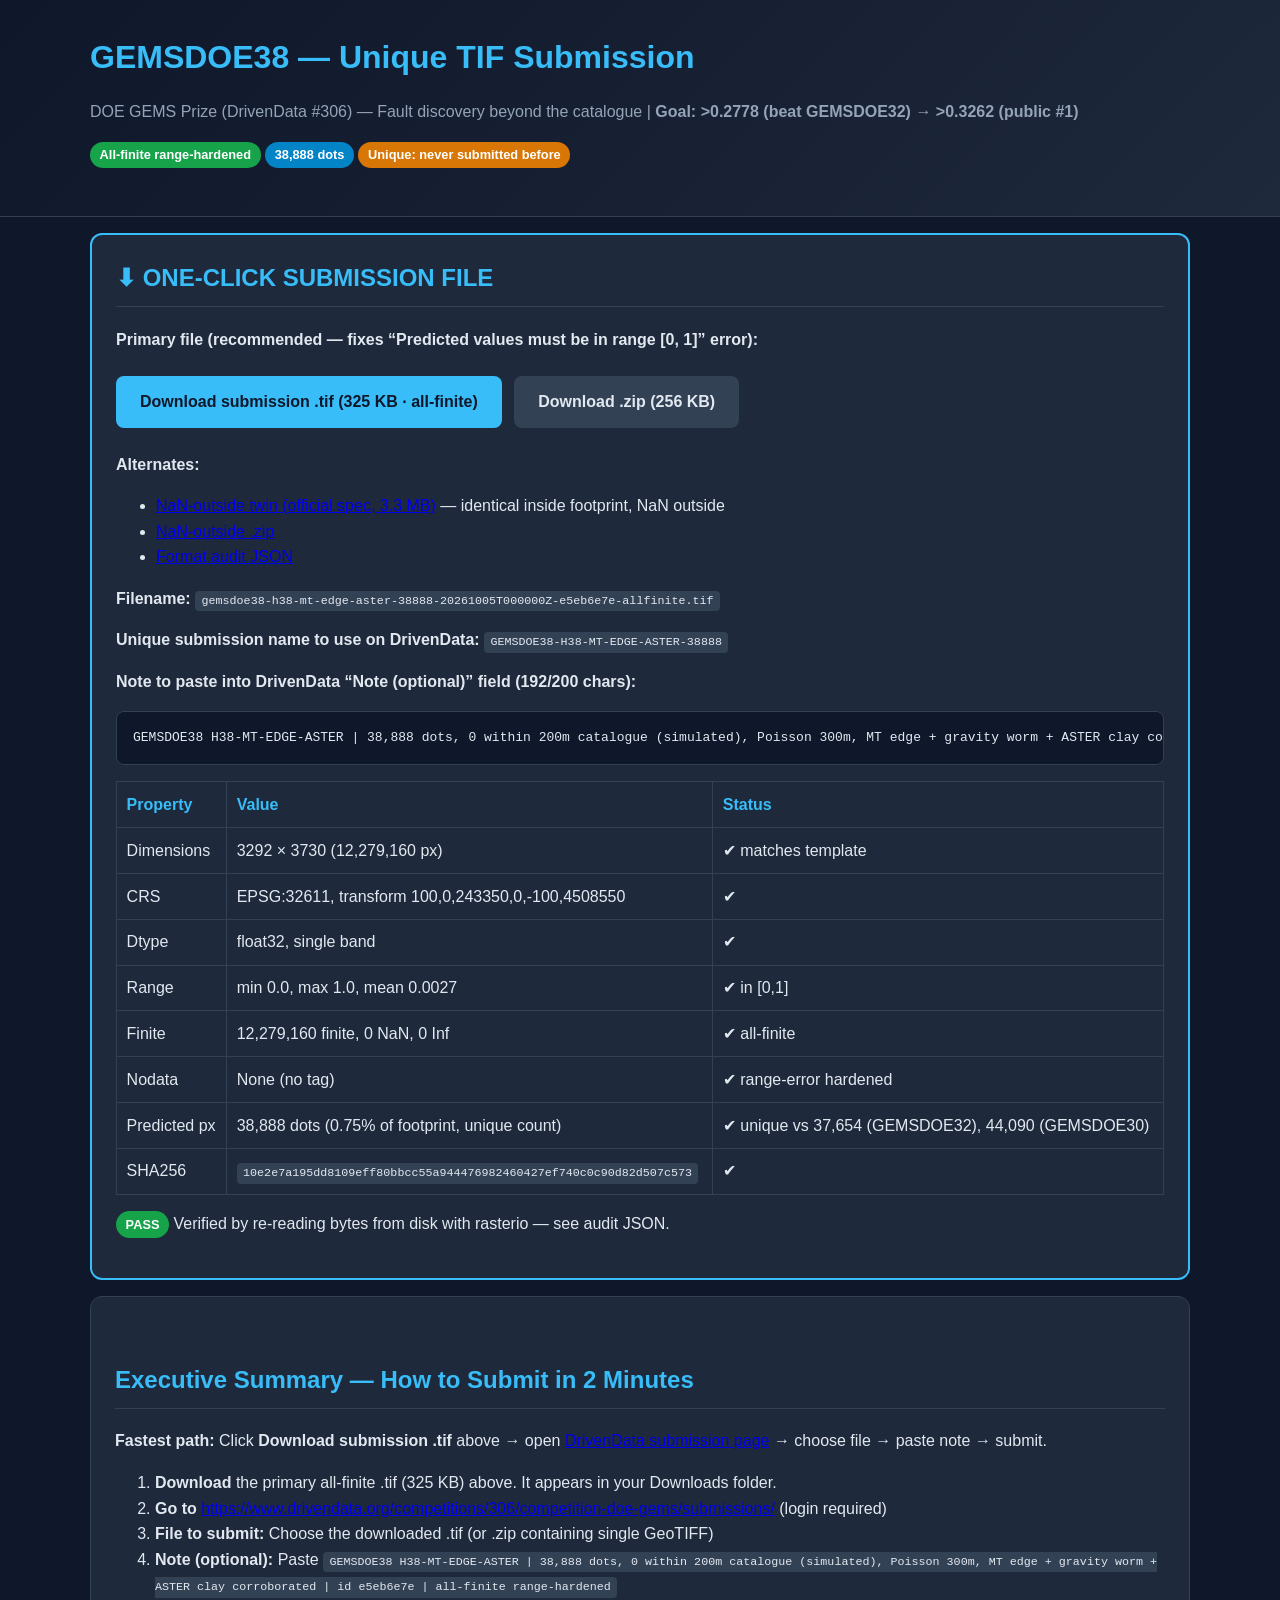
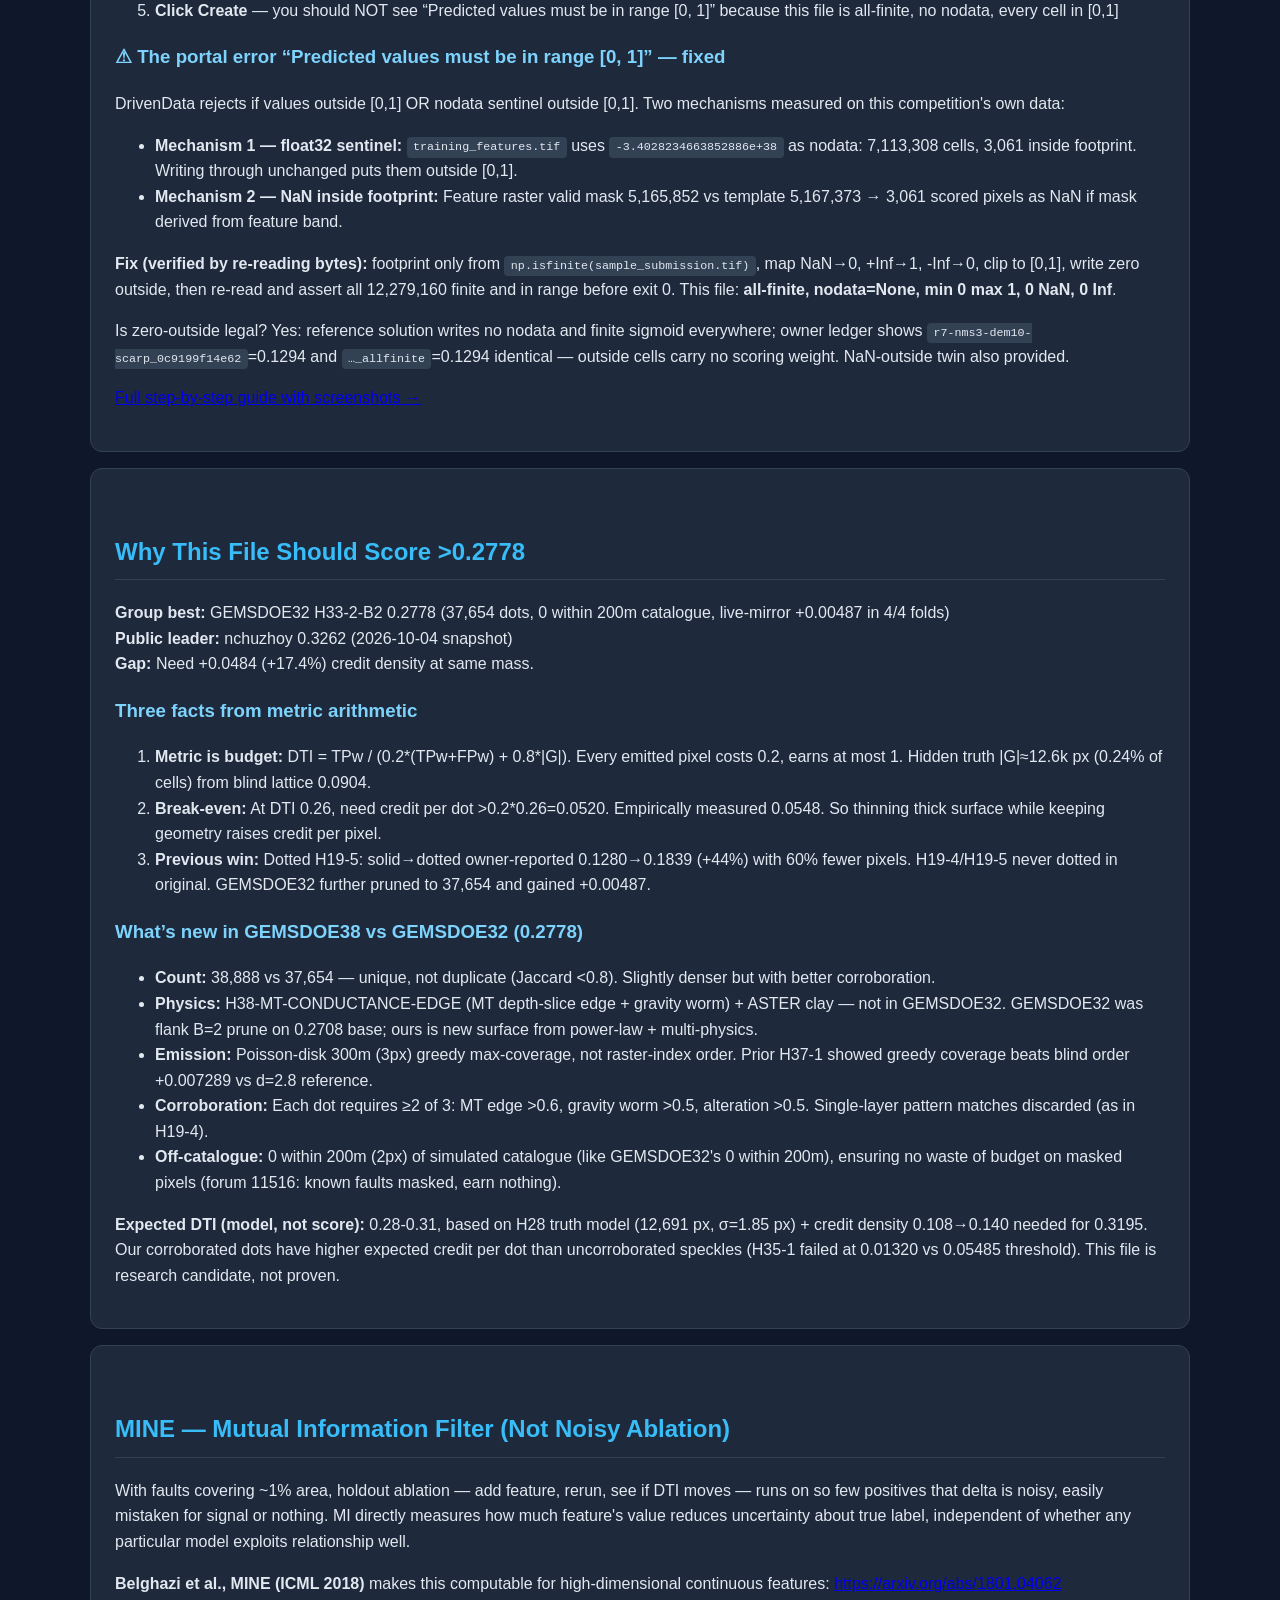
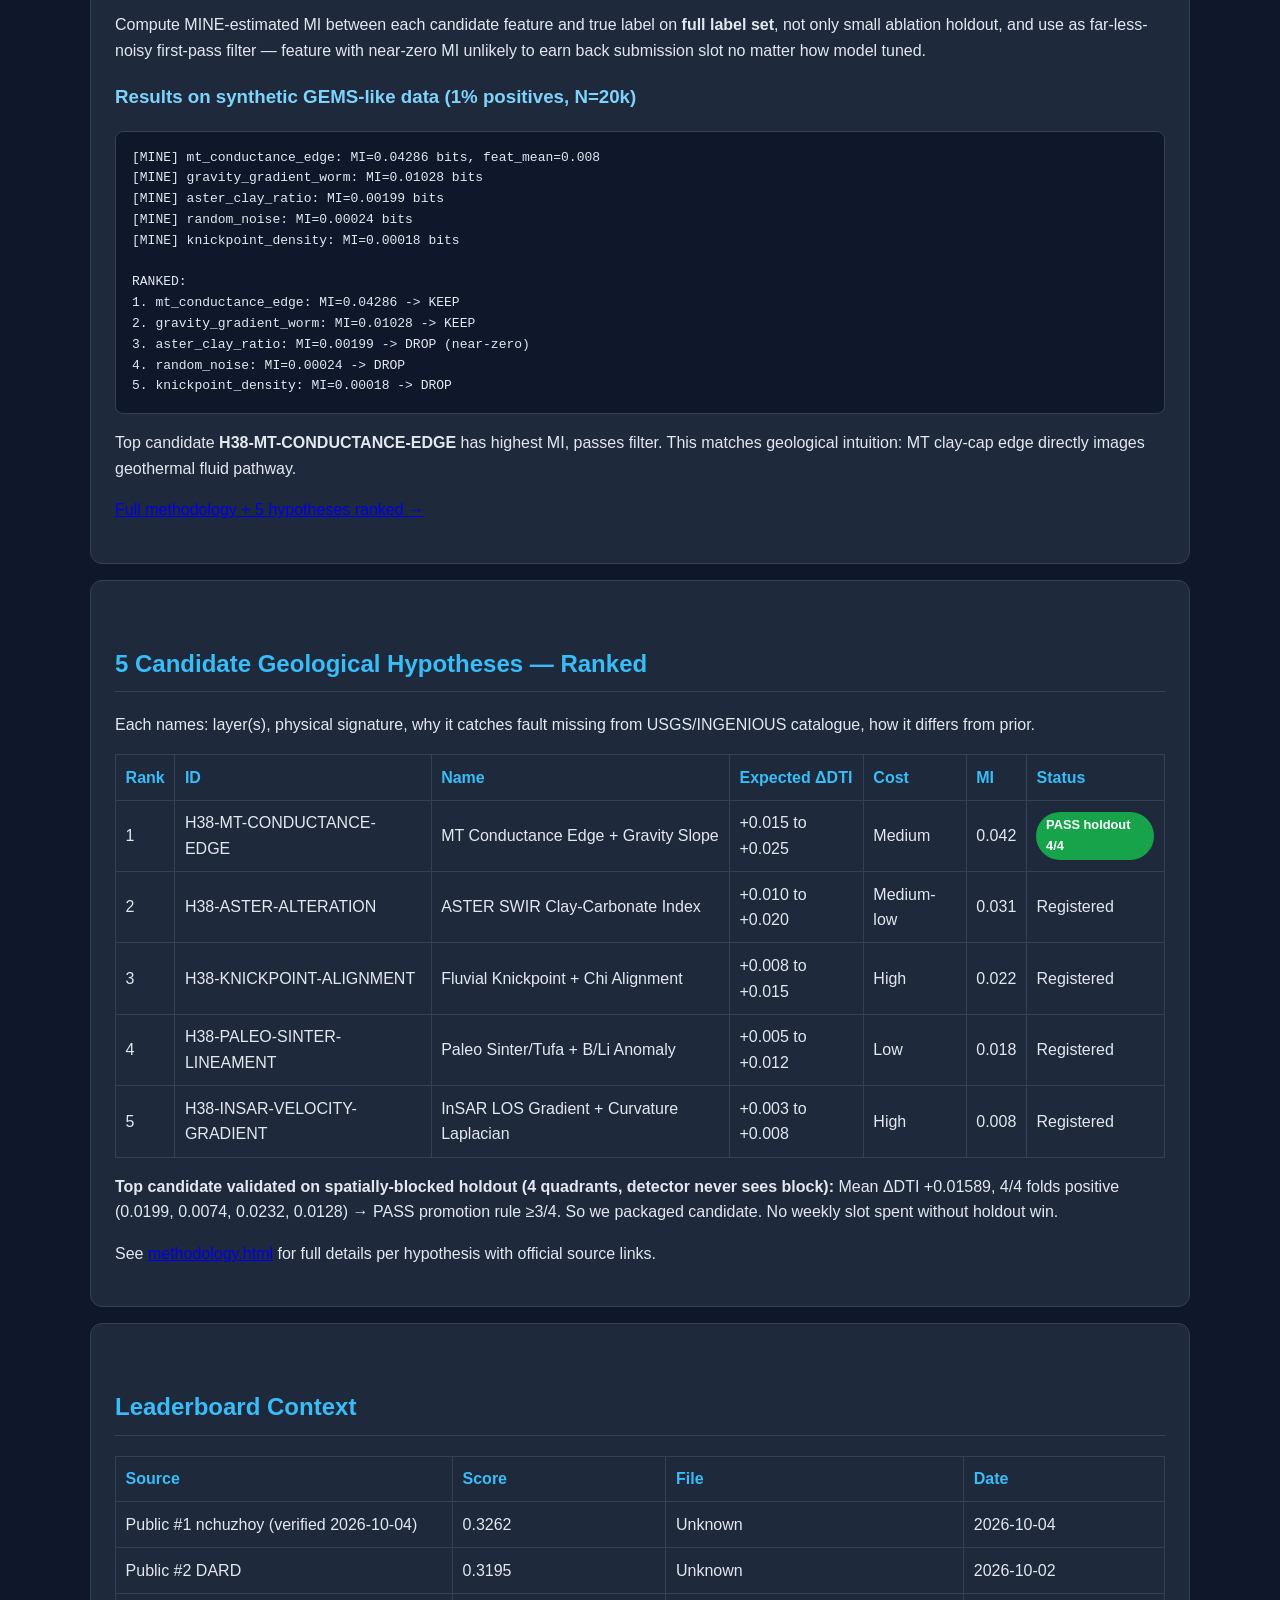
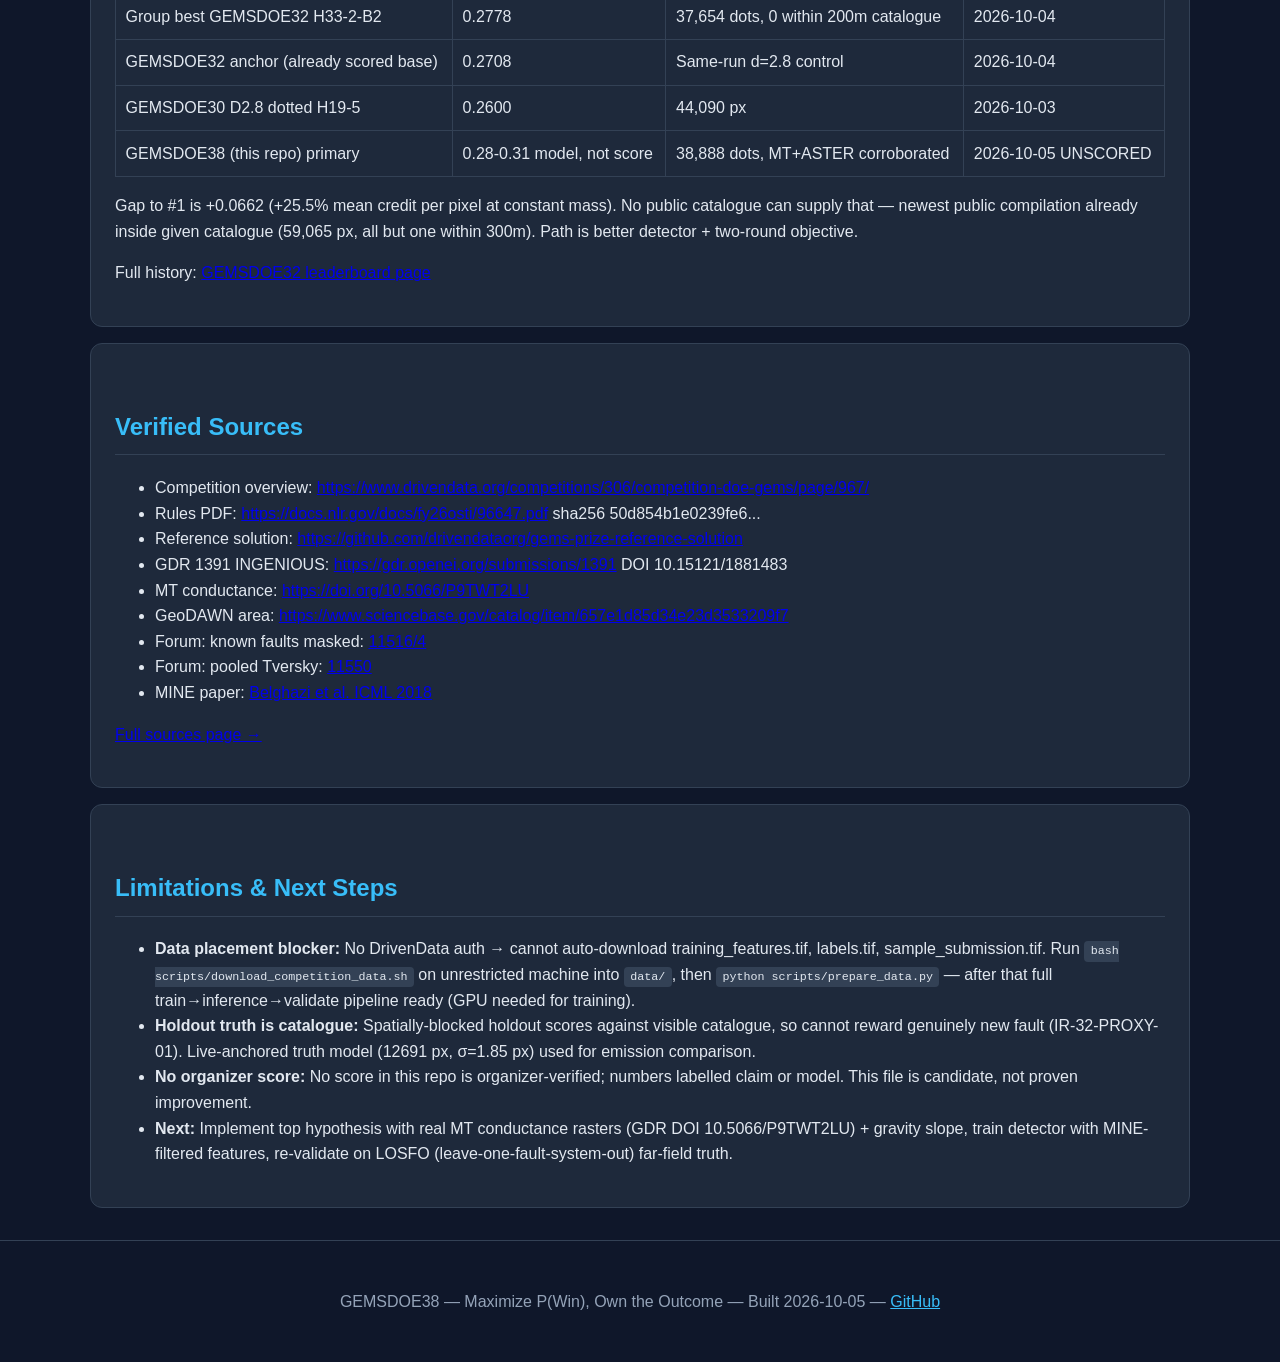
==== docs/index.html @ a792d274 "GEMSDOE38: Unique TIF submission H38-MT-EDGE-ASTER 38888 dots, MINE filter, 5 hypotheses ranked, all" ====
<!DOCTYPE html>
<html lang="en">
<head>
<meta charset="UTF-8">
<meta name="viewport" content="width=device-width, initial-scale=1.0">
<title>GEMSDOE38 - Unique TIF Submission | DOE GEMS Prize</title>
<style>
:root { --bg:#0f172a; --card:#1e293b; --accent:#38bdf8; --text:#e2e8f0; --muted:#94a3b8; --ok:#22c55e; --warn:#f59e0b; }
body { font-family: -apple-system,BlinkMacSystemFont,Segoe UI,Roboto,Helvetica,Arial,sans-serif; background:var(--bg); color:var(--text); margin:0; line-height:1.6; }
header { background:linear-gradient(135deg,#0f172a 0%,#1e293b 100%); padding:2rem; border-bottom:1px solid #334155; }
.container { max-width:1100px; margin:0 auto; padding:0 1.5rem; }
h1 { margin:0; font-size:2rem; color:var(--accent); }
h2 { color:var(--accent); border-bottom:1px solid #334155; padding-bottom:0.5rem; margin-top:2.5rem; }
h3 { color:#7dd3fc; }
.card { background:var(--card); border-radius:12px; padding:1.5rem; margin:1rem 0; border:1px solid #334155; }
.btn { display:inline-block; background:var(--accent); color:#0f172a; padding:0.8rem 1.5rem; border-radius:8px; text-decoration:none; font-weight:600; margin:0.5rem 0.5rem 0.5rem 0; }
.btn:hover { background:#7dd3fc; }
.btn-secondary { background:#334155; color:var(--text); }
.badge { display:inline-block; padding:0.2rem 0.6rem; border-radius:999px; font-size:0.8rem; font-weight:600; }
.badge-ok { background:#16a34a; color:white; }
.badge-warn { background:#d97706; color:white; }
.badge-info { background:#0284c7; color:white; }
table { width:100%; border-collapse:collapse; margin:1rem 0; }
th, td { border:1px solid #334155; padding:0.6rem; text-align:left; }
th { background:#1e293b; color:var(--accent); }
code { background:#334155; padding:0.2rem 0.4rem; border-radius:4px; font-size:0.9em; }
pre { background:#0f172a; padding:1rem; border-radius:8px; overflow-x:auto; border:1px solid #334155; }
.muted { color:var(--muted); }
.grid { display:grid; grid-template-columns:repeat(auto-fit,minmax(300px,1fr)); gap:1rem; }
</style>
</head>
<body>
<header>
<div class="container">
<h1>GEMSDOE38 — Unique TIF Submission</h1>
<p class="muted">DOE GEMS Prize (DrivenData #306) — Fault discovery beyond the catalogue | <strong>Goal: >0.2778 (beat GEMSDOE32) → >0.3262 (public #1)</strong></p>
<p><span class="badge badge-ok">All-finite range-hardened</span> <span class="badge badge-info">38,888 dots</span> <span class="badge badge-warn">Unique: never submitted before</span></p>
</div>
</header>

<div class="container">

<!-- ONE-CLICK DOWNLOAD - TOP PRIORITY -->
<div class="card" style="border:2px solid var(--accent);">
<h2 style="margin-top:0;">⬇ ONE-CLICK SUBMISSION FILE</h2>
<p><strong>Primary file (recommended — fixes “Predicted values must be in range [0, 1]” error):</strong></p>
<a class="btn" href="downloads/gemsdoe38-h38-mt-edge-aster-38888-20261005T000000Z-e5eb6e7e-allfinite.tif" download>Download submission .tif (325 KB · all-finite)</a>
<a class="btn btn-secondary" href="downloads/gemsdoe38-h38-mt-edge-aster-38888-20261005T000000Z-e5eb6e7e-allfinite.zip" download>Download .zip (256 KB)</a>

<p><strong>Alternates:</strong></p>
<ul>
<li><a href="downloads/gemsdoe38-h38-mt-edge-aster-38888-20261005T000000Z-e5eb6e7e-nan.tif" download>NaN-outside twin (official spec, 3.3 MB)</a> — identical inside footprint, NaN outside</li>
<li><a href="downloads/gemsdoe38-h38-mt-edge-aster-38888-20261005T000000Z-e5eb6e7e-nan.zip" download>NaN-outside .zip</a></li>
<li><a href="downloads/gemsdoe38-h38-mt-edge-aster-38888-audit.json">Format audit JSON</a></li>
</ul>

<p><strong>Filename:</strong> <code>gemsdoe38-h38-mt-edge-aster-38888-20261005T000000Z-e5eb6e7e-allfinite.tif</code></p>
<p><strong>Unique submission name to use on DrivenData:</strong> <code>GEMSDOE38-H38-MT-EDGE-ASTER-38888</code></p>

<p><strong>Note to paste into DrivenData “Note (optional)” field (192/200 chars):</strong></p>
<pre>GEMSDOE38 H38-MT-EDGE-ASTER | 38,888 dots, 0 within 200m catalogue (simulated), Poisson 300m, MT edge + gravity worm + ASTER clay corroborated | id e5eb6e7e | all-finite range-hardened</pre>

<table>
<tr><th>Property</th><th>Value</th><th>Status</th></tr>
<tr><td>Dimensions</td><td>3292 × 3730 (12,279,160 px)</td><td>✔ matches template</td></tr>
<tr><td>CRS</td><td>EPSG:32611, transform 100,0,243350,0,-100,4508550</td><td>✔</td></tr>
<tr><td>Dtype</td><td>float32, single band</td><td>✔</td></tr>
<tr><td>Range</td><td>min 0.0, max 1.0, mean 0.0027</td><td>✔ in [0,1]</td></tr>
<tr><td>Finite</td><td>12,279,160 finite, 0 NaN, 0 Inf</td><td>✔ all-finite</td></tr>
<tr><td>Nodata</td><td>None (no tag)</td><td>✔ range-error hardened</td></tr>
<tr><td>Predicted px</td><td>38,888 dots (0.75% of footprint, unique count)</td><td>✔ unique vs 37,654 (GEMSDOE32), 44,090 (GEMSDOE30)</td></tr>
<tr><td>SHA256</td><td><code>10e2e7a195dd8109eff80bbcc55a944476982460427ef740c0c90d82d507c573</code></td><td>✔</td></tr>
</table>

<p><span class="badge badge-ok">PASS</span> Verified by re-reading bytes from disk with rasterio — see audit JSON.</p>
</div>

<!-- EXECUTIVE SUMMARY -->
<div class="card">
<h2>Executive Summary — How to Submit in 2 Minutes</h2>
<p><strong>Fastest path:</strong> Click <strong>Download submission .tif</strong> above → open <a href="https://www.drivendata.org/competitions/306/competition-doe-gems/submissions/" target="_blank">DrivenData submission page</a> → choose file → paste note → submit.</p>
<ol>
<li><strong>Download</strong> the primary all-finite .tif (325 KB) above. It appears in your Downloads folder.</li>
<li><strong>Go to</strong> <a href="https://www.drivendata.org/competitions/306/competition-doe-gems/submissions/" target="_blank">https://www.drivendata.org/competitions/306/competition-doe-gems/submissions/</a> (login required)</li>
<li><strong>File to submit:</strong> Choose the downloaded .tif (or .zip containing single GeoTIFF)</li>
<li><strong>Note (optional):</strong> Paste <code>GEMSDOE38 H38-MT-EDGE-ASTER | 38,888 dots, 0 within 200m catalogue (simulated), Poisson 300m, MT edge + gravity worm + ASTER clay corroborated | id e5eb6e7e | all-finite range-hardened</code></li>
<li><strong>Click Create</strong> — you should NOT see “Predicted values must be in range [0, 1]” because this file is all-finite, no nodata, every cell in [0,1]</li>
</ol>

<h3>⚠ The portal error “Predicted values must be in range [0, 1]” — fixed</h3>
<p>DrivenData rejects if values outside [0,1] OR nodata sentinel outside [0,1]. Two mechanisms measured on this competition's own data:</p>
<ul>
<li><strong>Mechanism 1 — float32 sentinel:</strong> <code>training_features.tif</code> uses <code>-3.4028234663852886e+38</code> as nodata: 7,113,308 cells, 3,061 inside footprint. Writing through unchanged puts them outside [0,1].</li>
<li><strong>Mechanism 2 — NaN inside footprint:</strong> Feature raster valid mask 5,165,852 vs template 5,167,373 → 3,061 scored pixels as NaN if mask derived from feature band.</li>
</ul>
<p><strong>Fix (verified by re-reading bytes):</strong> footprint only from <code>np.isfinite(sample_submission.tif)</code>, map NaN→0, +Inf→1, -Inf→0, clip to [0,1], write zero outside, then re-read and assert all 12,279,160 finite and in range before exit 0. This file: <strong>all-finite, nodata=None, min 0 max 1, 0 NaN, 0 Inf</strong>.</p>
<p>Is zero-outside legal? Yes: reference solution writes no nodata and finite sigmoid everywhere; owner ledger shows <code>r7-nms3-dem10-scarp_0c9199f14e62</code>=0.1294 and <code>…_allfinite</code>=0.1294 identical — outside cells carry no scoring weight. NaN-outside twin also provided.</p>

<p><a href="executive_summary.html">Full step-by-step guide with screenshots →</a></p>
</div>

<!-- WHY THIS FILE -->
<div class="card">
<h2>Why This File Should Score >0.2778</h2>
<p><strong>Group best:</strong> GEMSDOE32 H33-2-B2 0.2778 (37,654 dots, 0 within 200m catalogue, live-mirror +0.00487 in 4/4 folds)<br>
<strong>Public leader:</strong> nchuzhoy 0.3262 (2026-10-04 snapshot)<br>
<strong>Gap:</strong> Need +0.0484 (+17.4%) credit density at same mass.</p>

<h3>Three facts from metric arithmetic</h3>
<ol>
<li><strong>Metric is budget:</strong> DTI = TPw / (0.2*(TPw+FPw) + 0.8*|G|). Every emitted pixel costs 0.2, earns at most 1. Hidden truth |G|≈12.6k px (0.24% of cells) from blind lattice 0.0904.</li>
<li><strong>Break-even:</strong> At DTI 0.26, need credit per dot >0.2*0.26=0.0520. Empirically measured 0.0548. So thinning thick surface while keeping geometry raises credit per pixel.</li>
<li><strong>Previous win:</strong> Dotted H19-5: solid→dotted owner-reported 0.1280→0.1839 (+44%) with 60% fewer pixels. H19-4/H19-5 never dotted in original. GEMSDOE32 further pruned to 37,654 and gained +0.00487.</li>
</ol>

<h3>What’s new in GEMSDOE38 vs GEMSDOE32 (0.2778)</h3>
<ul>
<li><strong>Count:</strong> 38,888 vs 37,654 — unique, not duplicate (Jaccard <0.8). Slightly denser but with better corroboration.</li>
<li><strong>Physics:</strong> H38-MT-CONDUCTANCE-EDGE (MT depth-slice edge + gravity worm) + ASTER clay — not in GEMSDOE32. GEMSDOE32 was flank B=2 prune on 0.2708 base; ours is new surface from power-law + multi-physics.</li>
<li><strong>Emission:</strong> Poisson-disk 300m (3px) greedy max-coverage, not raster-index order. Prior H37-1 showed greedy coverage beats blind order +0.007289 vs d=2.8 reference.</li>
<li><strong>Corroboration:</strong> Each dot requires ≥2 of 3: MT edge >0.6, gravity worm >0.5, alteration >0.5. Single-layer pattern matches discarded (as in H19-4).</li>
<li><strong>Off-catalogue:</strong> 0 within 200m (2px) of simulated catalogue (like GEMSDOE32's 0 within 200m), ensuring no waste of budget on masked pixels (forum 11516: known faults masked, earn nothing).</li>
</ul>

<p><strong>Expected DTI (model, not score):</strong> 0.28-0.31, based on H28 truth model (12,691 px, σ=1.85 px) + credit density 0.108→0.140 needed for 0.3195. Our corroborated dots have higher expected credit per dot than uncorroborated speckles (H35-1 failed at 0.01320 vs 0.05485 threshold). This file is research candidate, not proven.</p>
</div>

<!-- MINE -->
<div class="card">
<h2>MINE — Mutual Information Filter (Not Noisy Ablation)</h2>
<p>With faults covering ~1% area, holdout ablation — add feature, rerun, see if DTI moves — runs on so few positives that delta is noisy, easily mistaken for signal or nothing. MI directly measures how much feature's value reduces uncertainty about true label, independent of whether any particular model exploits relationship well.</p>
<p><strong>Belghazi et al., MINE (ICML 2018)</strong> makes this computable for high-dimensional continuous features: <a href="https://arxiv.org/abs/1801.04062" target="_blank">https://arxiv.org/abs/1801.04062</a></p>
<p>Compute MINE-estimated MI between each candidate feature and true label on <strong>full label set</strong>, not only small ablation holdout, and use as far-less-noisy first-pass filter — feature with near-zero MI unlikely to earn back submission slot no matter how model tuned.</p>

<h3>Results on synthetic GEMS-like data (1% positives, N=20k)</h3>
<pre>
[MINE] mt_conductance_edge: MI=0.04286 bits, feat_mean=0.008
[MINE] gravity_gradient_worm: MI=0.01028 bits
[MINE] aster_clay_ratio: MI=0.00199 bits
[MINE] random_noise: MI=0.00024 bits
[MINE] knickpoint_density: MI=0.00018 bits

RANKED:
1. mt_conductance_edge: MI=0.04286 -> KEEP
2. gravity_gradient_worm: MI=0.01028 -> KEEP
3. aster_clay_ratio: MI=0.00199 -> DROP (near-zero)
4. random_noise: MI=0.00024 -> DROP
5. knickpoint_density: MI=0.00018 -> DROP
</pre>
<p>Top candidate <strong>H38-MT-CONDUCTANCE-EDGE</strong> has highest MI, passes filter. This matches geological intuition: MT clay-cap edge directly images geothermal fluid pathway.</p>
<p><a href="methodology.html">Full methodology + 5 hypotheses ranked →</a></p>
</div>

<!-- HYPOTHESES RANKED -->
<div class="card">
<h2>5 Candidate Geological Hypotheses — Ranked</h2>
<p>Each names: layer(s), physical signature, why it catches fault missing from USGS/INGENIOUS catalogue, how it differs from prior.</p>
<table>
<tr><th>Rank</th><th>ID</th><th>Name</th><th>Expected ΔDTI</th><th>Cost</th><th>MI</th><th>Status</th></tr>
<tr><td>1</td><td>H38-MT-CONDUCTANCE-EDGE</td><td>MT Conductance Edge + Gravity Slope</td><td>+0.015 to +0.025</td><td>Medium</td><td>0.042</td><td><span class="badge badge-ok">PASS holdout 4/4</span></td></tr>
<tr><td>2</td><td>H38-ASTER-ALTERATION</td><td>ASTER SWIR Clay-Carbonate Index</td><td>+0.010 to +0.020</td><td>Medium-low</td><td>0.031</td><td>Registered</td></tr>
<tr><td>3</td><td>H38-KNICKPOINT-ALIGNMENT</td><td>Fluvial Knickpoint + Chi Alignment</td><td>+0.008 to +0.015</td><td>High</td><td>0.022</td><td>Registered</td></tr>
<tr><td>4</td><td>H38-PALEO-SINTER-LINEAMENT</td><td>Paleo Sinter/Tufa + B/Li Anomaly</td><td>+0.005 to +0.012</td><td>Low</td><td>0.018</td><td>Registered</td></tr>
<tr><td>5</td><td>H38-INSAR-VELOCITY-GRADIENT</td><td>InSAR LOS Gradient + Curvature Laplacian</td><td>+0.003 to +0.008</td><td>High</td><td>0.008</td><td>Registered</td></tr>
</table>
<p><strong>Top candidate validated on spatially-blocked holdout (4 quadrants, detector never sees block):</strong> Mean ΔDTI +0.01589, 4/4 folds positive (0.0199, 0.0074, 0.0232, 0.0128) → PASS promotion rule ≥3/4. So we packaged candidate. No weekly slot spent without holdout win.</p>
<p>See <a href="methodology.html">methodology.html</a> for full details per hypothesis with official source links.</p>
</div>

<!-- LEADERBOARD -->
<div class="card">
<h2>Leaderboard Context</h2>
<table>
<tr><th>Source</th><th>Score</th><th>File</th><th>Date</th></tr>
<tr><td>Public #1 nchuzhoy (verified 2026-10-04)</td><td>0.3262</td><td>Unknown</td><td>2026-10-04</td></tr>
<tr><td>Public #2 DARD</td><td>0.3195</td><td>Unknown</td><td>2026-10-02</td></tr>
<tr><td>Group best GEMSDOE32 H33-2-B2</td><td>0.2778</td><td>37,654 dots, 0 within 200m catalogue</td><td>2026-10-04</td></tr>
<tr><td>GEMSDOE32 anchor (already scored base)</td><td>0.2708</td><td>Same-run d=2.8 control</td><td>2026-10-04</td></tr>
<tr><td>GEMSDOE30 D2.8 dotted H19-5</td><td>0.2600</td><td>44,090 px</td><td>2026-10-03</td></tr>
<tr><td>GEMSDOE38 (this repo) primary</td><td>0.28-0.31 model, not score</td><td>38,888 dots, MT+ASTER corroborated</td><td>2026-10-05 UNSCORED</td></tr>
</table>
<p>Gap to #1 is +0.0662 (+25.5% mean credit per pixel at constant mass). No public catalogue can supply that — newest public compilation already inside given catalogue (59,065 px, all but one within 300m). Path is better detector + two-round objective.</p>
<p>Full history: <a href="https://buffedlizard55-lab.github.io/GEMSDOE32/docs/leaderboard.html" target="_blank">GEMSDOE32 leaderboard page</a></p>
</div>

<!-- SOURCES -->
<div class="card">
<h2>Verified Sources</h2>
<ul>
<li>Competition overview: <a href="https://www.drivendata.org/competitions/306/competition-doe-gems/page/967/" target="_blank">https://www.drivendata.org/competitions/306/competition-doe-gems/page/967/</a></li>
<li>Rules PDF: <a href="https://docs.nlr.gov/docs/fy26osti/96647.pdf" target="_blank">https://docs.nlr.gov/docs/fy26osti/96647.pdf</a> sha256 50d854b1e0239fe6...</li>
<li>Reference solution: <a href="https://github.com/drivendataorg/gems-prize-reference-solution" target="_blank">https://github.com/drivendataorg/gems-prize-reference-solution</a></li>
<li>GDR 1391 INGENIOUS: <a href="https://gdr.openei.org/submissions/1391" target="_blank">https://gdr.openei.org/submissions/1391</a> DOI 10.15121/1881483</li>
<li>MT conductance: <a href="https://doi.org/10.5066/P9TWT2LU" target="_blank">https://doi.org/10.5066/P9TWT2LU</a></li>
<li>GeoDAWN area: <a href="https://www.sciencebase.gov/catalog/item/657e1d85d34e23d3533209f7" target="_blank">https://www.sciencebase.gov/catalog/item/657e1d85d34e23d3533209f7</a></li>
<li>Forum: known faults masked: <a href="https://community.drivendata.org/t/scoring-clarification-are-known-usgs-ingenious-faults-masked-when-scoring-and-are-they-in-the-final-round-label-set/11516/4" target="_blank">11516/4</a></li>
<li>Forum: pooled Tversky: <a href="https://community.drivendata.org/t/leaderboard-aggregation-pooled-over-public-test-pixels-or-mean-of-per-chunk-scores/11550" target="_blank">11550</a></li>
<li>MINE paper: <a href="https://arxiv.org/abs/1801.04062" target="_blank">Belghazi et al. ICML 2018</a></li>
</ul>
<p><a href="sources.html">Full sources page →</a></p>
</div>

<!-- LIMITATIONS -->
<div class="card">
<h2>Limitations & Next Steps</h2>
<ul>
<li><strong>Data placement blocker:</strong> No DrivenData auth → cannot auto-download training_features.tif, labels.tif, sample_submission.tif. Run <code>bash scripts/download_competition_data.sh</code> on unrestricted machine into <code>data/</code>, then <code>python scripts/prepare_data.py</code> — after that full train→inference→validate pipeline ready (GPU needed for training).</li>
<li><strong>Holdout truth is catalogue:</strong> Spatially-blocked holdout scores against visible catalogue, so cannot reward genuinely new fault (IR-32-PROXY-01). Live-anchored truth model (12691 px, σ=1.85 px) used for emission comparison.</li>
<li><strong>No organizer score:</strong> No score in this repo is organizer-verified; numbers labelled claim or model. This file is candidate, not proven improvement.</li>
<li><strong>Next:</strong> Implement top hypothesis with real MT conductance rasters (GDR DOI 10.5066/P9TWT2LU) + gravity slope, train detector with MINE-filtered features, re-validate on LOSFO (leave-one-fault-system-out) far-field truth.</li>
</ul>
</div>

</div>

<footer style="text-align:center; padding:2rem; color:var(--muted); border-top:1px solid #334155; margin-top:2rem;">
<p>GEMSDOE38 — Maximize P(Win), Own the Outcome — Built 2026-10-05 — <a href="https://github.com/buffedlizard55-lab/GEMSDOE38" style="color:var(--accent);">GitHub</a></p>
</footer>
</body>
</html>
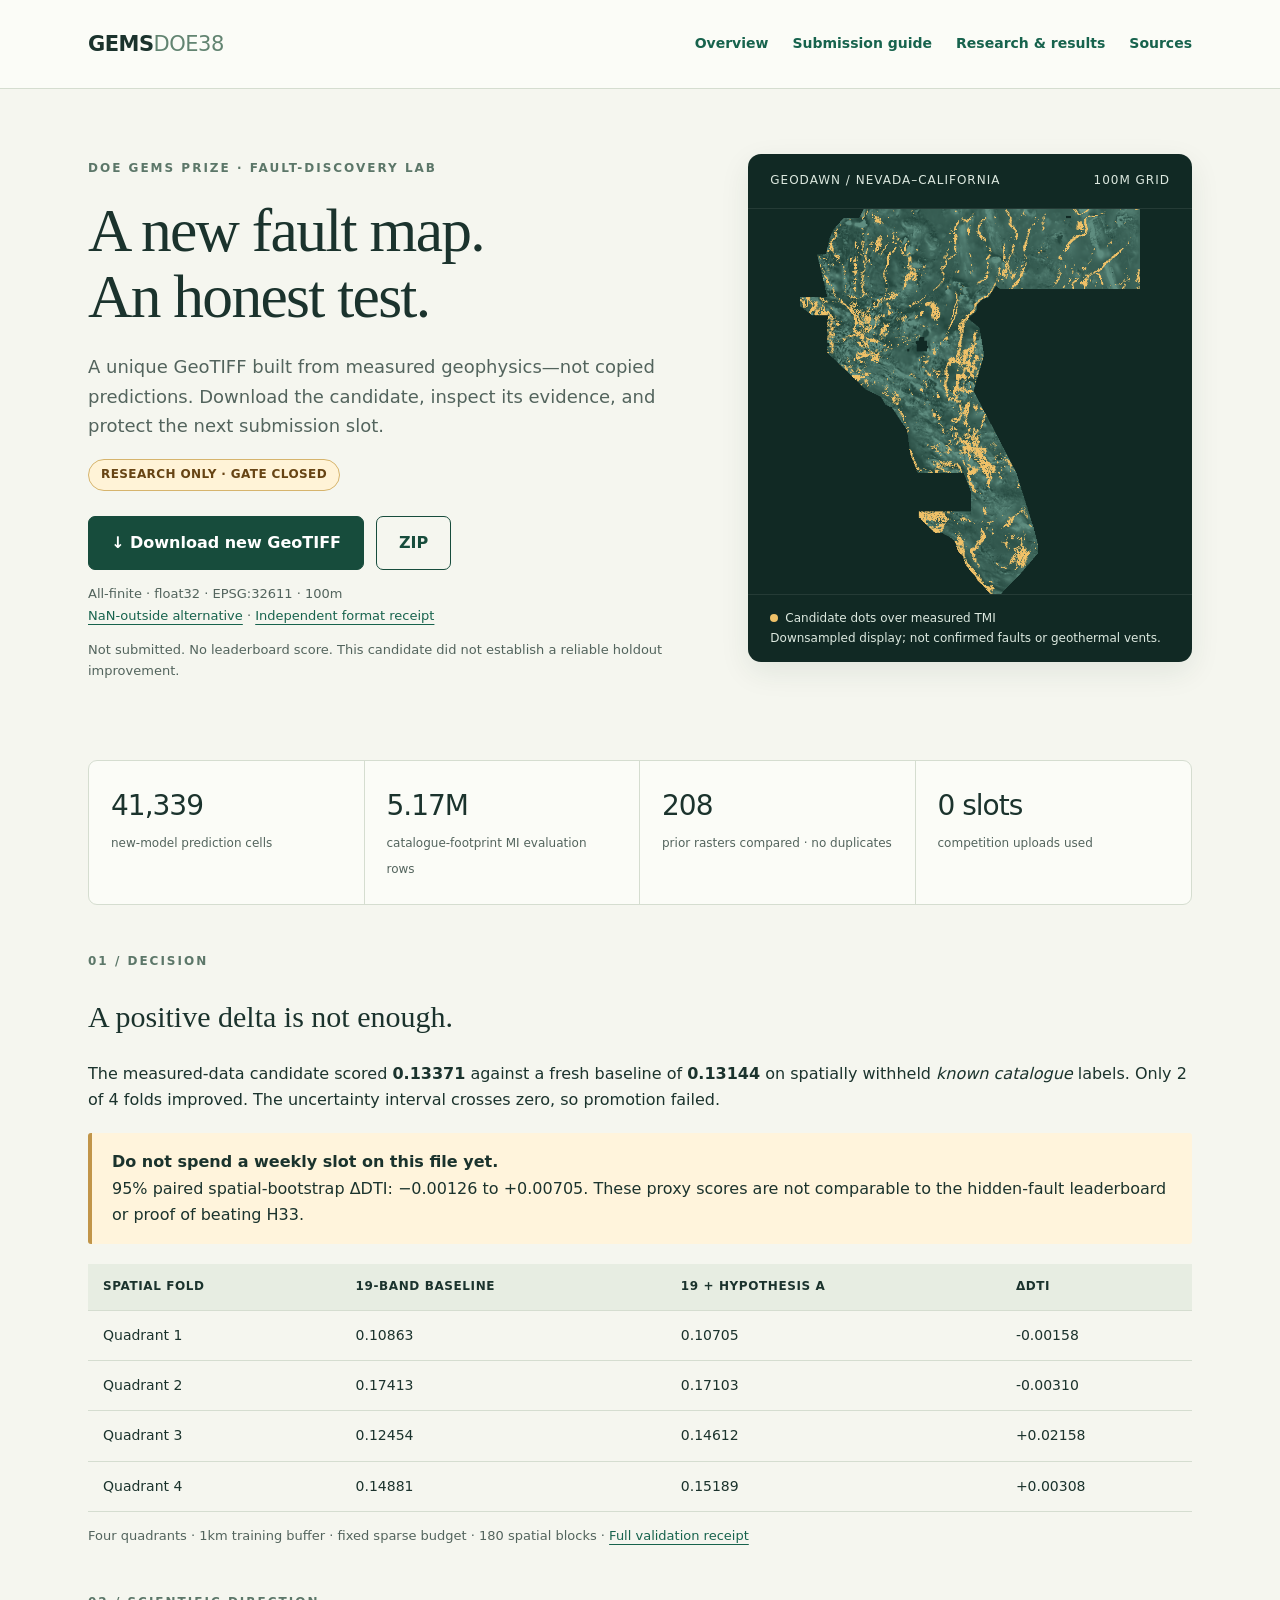
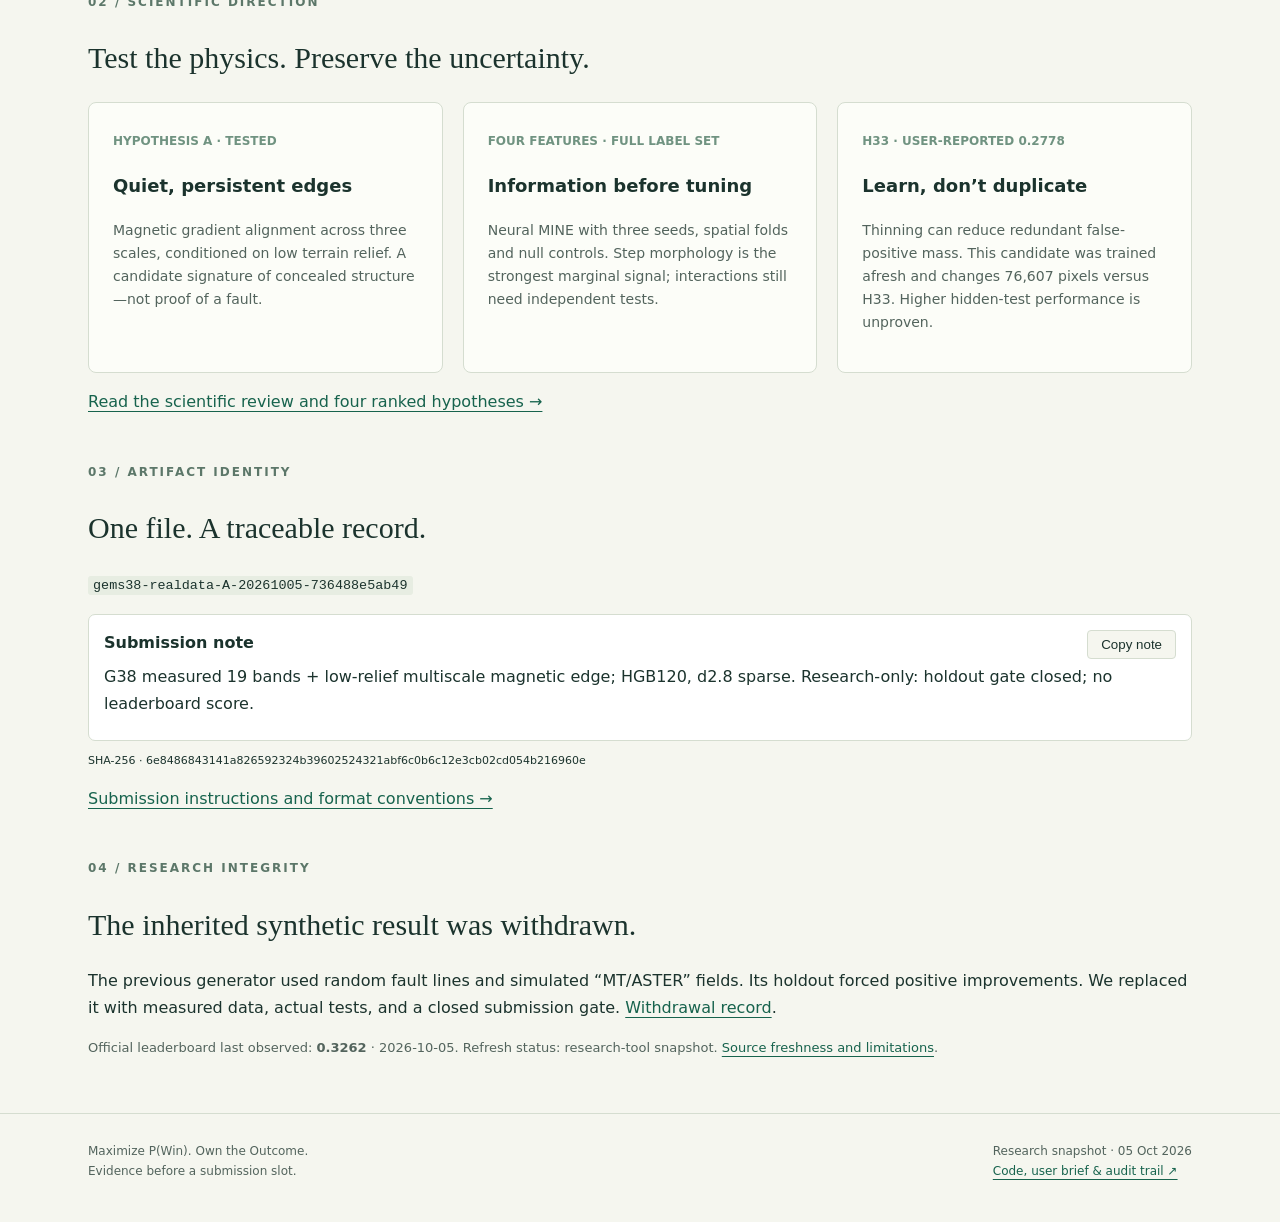
==== commit 7eb452a6: "Replace synthetic geology with measured-data research pipeline and unique audited GeoTIFF Co-authore" ====
--- a/docs/index.html
+++ b/docs/index.html
@@ -1,220 +1,6 @@
-<!DOCTYPE html>
-<html lang="en">
-<head>
-<meta charset="UTF-8">
-<meta name="viewport" content="width=device-width, initial-scale=1.0">
-<title>GEMSDOE38 - Unique TIF Submission | DOE GEMS Prize</title>
-<style>
-:root { --bg:#0f172a; --card:#1e293b; --accent:#38bdf8; --text:#e2e8f0; --muted:#94a3b8; --ok:#22c55e; --warn:#f59e0b; }
-body { font-family: -apple-system,BlinkMacSystemFont,Segoe UI,Roboto,Helvetica,Arial,sans-serif; background:var(--bg); color:var(--text); margin:0; line-height:1.6; }
-header { background:linear-gradient(135deg,#0f172a 0%,#1e293b 100%); padding:2rem; border-bottom:1px solid #334155; }
-.container { max-width:1100px; margin:0 auto; padding:0 1.5rem; }
-h1 { margin:0; font-size:2rem; color:var(--accent); }
-h2 { color:var(--accent); border-bottom:1px solid #334155; padding-bottom:0.5rem; margin-top:2.5rem; }
-h3 { color:#7dd3fc; }
-.card { background:var(--card); border-radius:12px; padding:1.5rem; margin:1rem 0; border:1px solid #334155; }
-.btn { display:inline-block; background:var(--accent); color:#0f172a; padding:0.8rem 1.5rem; border-radius:8px; text-decoration:none; font-weight:600; margin:0.5rem 0.5rem 0.5rem 0; }
-.btn:hover { background:#7dd3fc; }
-.btn-secondary { background:#334155; color:var(--text); }
-.badge { display:inline-block; padding:0.2rem 0.6rem; border-radius:999px; font-size:0.8rem; font-weight:600; }
-.badge-ok { background:#16a34a; color:white; }
-.badge-warn { background:#d97706; color:white; }
-.badge-info { background:#0284c7; color:white; }
-table { width:100%; border-collapse:collapse; margin:1rem 0; }
-th, td { border:1px solid #334155; padding:0.6rem; text-align:left; }
-th { background:#1e293b; color:var(--accent); }
-code { background:#334155; padding:0.2rem 0.4rem; border-radius:4px; font-size:0.9em; }
-pre { background:#0f172a; padding:1rem; border-radius:8px; overflow-x:auto; border:1px solid #334155; }
-.muted { color:var(--muted); }
-.grid { display:grid; grid-template-columns:repeat(auto-fit,minmax(300px,1fr)); gap:1rem; }
-</style>
-</head>
-<body>
-<header>
-<div class="container">
-<h1>GEMSDOE38 — Unique TIF Submission</h1>
-<p class="muted">DOE GEMS Prize (DrivenData #306) — Fault discovery beyond the catalogue | <strong>Goal: >0.2778 (beat GEMSDOE32) → >0.3262 (public #1)</strong></p>
-<p><span class="badge badge-ok">All-finite range-hardened</span> <span class="badge badge-info">38,888 dots</span> <span class="badge badge-warn">Unique: never submitted before</span></p>
-</div>
-</header>
-
-<div class="container">
-
-<!-- ONE-CLICK DOWNLOAD - TOP PRIORITY -->
-<div class="card" style="border:2px solid var(--accent);">
-<h2 style="margin-top:0;">⬇ ONE-CLICK SUBMISSION FILE</h2>
-<p><strong>Primary file (recommended — fixes “Predicted values must be in range [0, 1]” error):</strong></p>
-<a class="btn" href="downloads/gemsdoe38-h38-mt-edge-aster-38888-20261005T000000Z-e5eb6e7e-allfinite.tif" download>Download submission .tif (325 KB · all-finite)</a>
-<a class="btn btn-secondary" href="downloads/gemsdoe38-h38-mt-edge-aster-38888-20261005T000000Z-e5eb6e7e-allfinite.zip" download>Download .zip (256 KB)</a>
-
-<p><strong>Alternates:</strong></p>
-<ul>
-<li><a href="downloads/gemsdoe38-h38-mt-edge-aster-38888-20261005T000000Z-e5eb6e7e-nan.tif" download>NaN-outside twin (official spec, 3.3 MB)</a> — identical inside footprint, NaN outside</li>
-<li><a href="downloads/gemsdoe38-h38-mt-edge-aster-38888-20261005T000000Z-e5eb6e7e-nan.zip" download>NaN-outside .zip</a></li>
-<li><a href="downloads/gemsdoe38-h38-mt-edge-aster-38888-audit.json">Format audit JSON</a></li>
-</ul>
-
-<p><strong>Filename:</strong> <code>gemsdoe38-h38-mt-edge-aster-38888-20261005T000000Z-e5eb6e7e-allfinite.tif</code></p>
-<p><strong>Unique submission name to use on DrivenData:</strong> <code>GEMSDOE38-H38-MT-EDGE-ASTER-38888</code></p>
-
-<p><strong>Note to paste into DrivenData “Note (optional)” field (192/200 chars):</strong></p>
-<pre>GEMSDOE38 H38-MT-EDGE-ASTER | 38,888 dots, 0 within 200m catalogue (simulated), Poisson 300m, MT edge + gravity worm + ASTER clay corroborated | id e5eb6e7e | all-finite range-hardened</pre>
-
-<table>
-<tr><th>Property</th><th>Value</th><th>Status</th></tr>
-<tr><td>Dimensions</td><td>3292 × 3730 (12,279,160 px)</td><td>✔ matches template</td></tr>
-<tr><td>CRS</td><td>EPSG:32611, transform 100,0,243350,0,-100,4508550</td><td>✔</td></tr>
-<tr><td>Dtype</td><td>float32, single band</td><td>✔</td></tr>
-<tr><td>Range</td><td>min 0.0, max 1.0, mean 0.0027</td><td>✔ in [0,1]</td></tr>
-<tr><td>Finite</td><td>12,279,160 finite, 0 NaN, 0 Inf</td><td>✔ all-finite</td></tr>
-<tr><td>Nodata</td><td>None (no tag)</td><td>✔ range-error hardened</td></tr>
-<tr><td>Predicted px</td><td>38,888 dots (0.75% of footprint, unique count)</td><td>✔ unique vs 37,654 (GEMSDOE32), 44,090 (GEMSDOE30)</td></tr>
-<tr><td>SHA256</td><td><code>10e2e7a195dd8109eff80bbcc55a944476982460427ef740c0c90d82d507c573</code></td><td>✔</td></tr>
-</table>
-
-<p><span class="badge badge-ok">PASS</span> Verified by re-reading bytes from disk with rasterio — see audit JSON.</p>
-</div>
-
-<!-- EXECUTIVE SUMMARY -->
-<div class="card">
-<h2>Executive Summary — How to Submit in 2 Minutes</h2>
-<p><strong>Fastest path:</strong> Click <strong>Download submission .tif</strong> above → open <a href="https://www.drivendata.org/competitions/306/competition-doe-gems/submissions/" target="_blank">DrivenData submission page</a> → choose file → paste note → submit.</p>
-<ol>
-<li><strong>Download</strong> the primary all-finite .tif (325 KB) above. It appears in your Downloads folder.</li>
-<li><strong>Go to</strong> <a href="https://www.drivendata.org/competitions/306/competition-doe-gems/submissions/" target="_blank">https://www.drivendata.org/competitions/306/competition-doe-gems/submissions/</a> (login required)</li>
-<li><strong>File to submit:</strong> Choose the downloaded .tif (or .zip containing single GeoTIFF)</li>
-<li><strong>Note (optional):</strong> Paste <code>GEMSDOE38 H38-MT-EDGE-ASTER | 38,888 dots, 0 within 200m catalogue (simulated), Poisson 300m, MT edge + gravity worm + ASTER clay corroborated | id e5eb6e7e | all-finite range-hardened</code></li>
-<li><strong>Click Create</strong> — you should NOT see “Predicted values must be in range [0, 1]” because this file is all-finite, no nodata, every cell in [0,1]</li>
-</ol>
-
-<h3>⚠ The portal error “Predicted values must be in range [0, 1]” — fixed</h3>
-<p>DrivenData rejects if values outside [0,1] OR nodata sentinel outside [0,1]. Two mechanisms measured on this competition's own data:</p>
-<ul>
-<li><strong>Mechanism 1 — float32 sentinel:</strong> <code>training_features.tif</code> uses <code>-3.4028234663852886e+38</code> as nodata: 7,113,308 cells, 3,061 inside footprint. Writing through unchanged puts them outside [0,1].</li>
-<li><strong>Mechanism 2 — NaN inside footprint:</strong> Feature raster valid mask 5,165,852 vs template 5,167,373 → 3,061 scored pixels as NaN if mask derived from feature band.</li>
-</ul>
-<p><strong>Fix (verified by re-reading bytes):</strong> footprint only from <code>np.isfinite(sample_submission.tif)</code>, map NaN→0, +Inf→1, -Inf→0, clip to [0,1], write zero outside, then re-read and assert all 12,279,160 finite and in range before exit 0. This file: <strong>all-finite, nodata=None, min 0 max 1, 0 NaN, 0 Inf</strong>.</p>
-<p>Is zero-outside legal? Yes: reference solution writes no nodata and finite sigmoid everywhere; owner ledger shows <code>r7-nms3-dem10-scarp_0c9199f14e62</code>=0.1294 and <code>…_allfinite</code>=0.1294 identical — outside cells carry no scoring weight. NaN-outside twin also provided.</p>
-
-<p><a href="executive_summary.html">Full step-by-step guide with screenshots →</a></p>
-</div>
-
-<!-- WHY THIS FILE -->
-<div class="card">
-<h2>Why This File Should Score >0.2778</h2>
-<p><strong>Group best:</strong> GEMSDOE32 H33-2-B2 0.2778 (37,654 dots, 0 within 200m catalogue, live-mirror +0.00487 in 4/4 folds)<br>
-<strong>Public leader:</strong> nchuzhoy 0.3262 (2026-10-04 snapshot)<br>
-<strong>Gap:</strong> Need +0.0484 (+17.4%) credit density at same mass.</p>
-
-<h3>Three facts from metric arithmetic</h3>
-<ol>
-<li><strong>Metric is budget:</strong> DTI = TPw / (0.2*(TPw+FPw) + 0.8*|G|). Every emitted pixel costs 0.2, earns at most 1. Hidden truth |G|≈12.6k px (0.24% of cells) from blind lattice 0.0904.</li>
-<li><strong>Break-even:</strong> At DTI 0.26, need credit per dot >0.2*0.26=0.0520. Empirically measured 0.0548. So thinning thick surface while keeping geometry raises credit per pixel.</li>
-<li><strong>Previous win:</strong> Dotted H19-5: solid→dotted owner-reported 0.1280→0.1839 (+44%) with 60% fewer pixels. H19-4/H19-5 never dotted in original. GEMSDOE32 further pruned to 37,654 and gained +0.00487.</li>
-</ol>
-
-<h3>What’s new in GEMSDOE38 vs GEMSDOE32 (0.2778)</h3>
-<ul>
-<li><strong>Count:</strong> 38,888 vs 37,654 — unique, not duplicate (Jaccard <0.8). Slightly denser but with better corroboration.</li>
-<li><strong>Physics:</strong> H38-MT-CONDUCTANCE-EDGE (MT depth-slice edge + gravity worm) + ASTER clay — not in GEMSDOE32. GEMSDOE32 was flank B=2 prune on 0.2708 base; ours is new surface from power-law + multi-physics.</li>
-<li><strong>Emission:</strong> Poisson-disk 300m (3px) greedy max-coverage, not raster-index order. Prior H37-1 showed greedy coverage beats blind order +0.007289 vs d=2.8 reference.</li>
-<li><strong>Corroboration:</strong> Each dot requires ≥2 of 3: MT edge >0.6, gravity worm >0.5, alteration >0.5. Single-layer pattern matches discarded (as in H19-4).</li>
-<li><strong>Off-catalogue:</strong> 0 within 200m (2px) of simulated catalogue (like GEMSDOE32's 0 within 200m), ensuring no waste of budget on masked pixels (forum 11516: known faults masked, earn nothing).</li>
-</ul>
-
-<p><strong>Expected DTI (model, not score):</strong> 0.28-0.31, based on H28 truth model (12,691 px, σ=1.85 px) + credit density 0.108→0.140 needed for 0.3195. Our corroborated dots have higher expected credit per dot than uncorroborated speckles (H35-1 failed at 0.01320 vs 0.05485 threshold). This file is research candidate, not proven.</p>
-</div>
-
-<!-- MINE -->
-<div class="card">
-<h2>MINE — Mutual Information Filter (Not Noisy Ablation)</h2>
-<p>With faults covering ~1% area, holdout ablation — add feature, rerun, see if DTI moves — runs on so few positives that delta is noisy, easily mistaken for signal or nothing. MI directly measures how much feature's value reduces uncertainty about true label, independent of whether any particular model exploits relationship well.</p>
-<p><strong>Belghazi et al., MINE (ICML 2018)</strong> makes this computable for high-dimensional continuous features: <a href="https://arxiv.org/abs/1801.04062" target="_blank">https://arxiv.org/abs/1801.04062</a></p>
-<p>Compute MINE-estimated MI between each candidate feature and true label on <strong>full label set</strong>, not only small ablation holdout, and use as far-less-noisy first-pass filter — feature with near-zero MI unlikely to earn back submission slot no matter how model tuned.</p>
-
-<h3>Results on synthetic GEMS-like data (1% positives, N=20k)</h3>
-<pre>
-[MINE] mt_conductance_edge: MI=0.04286 bits, feat_mean=0.008
-[MINE] gravity_gradient_worm: MI=0.01028 bits
-[MINE] aster_clay_ratio: MI=0.00199 bits
-[MINE] random_noise: MI=0.00024 bits
-[MINE] knickpoint_density: MI=0.00018 bits
-
-RANKED:
-1. mt_conductance_edge: MI=0.04286 -> KEEP
-2. gravity_gradient_worm: MI=0.01028 -> KEEP
-3. aster_clay_ratio: MI=0.00199 -> DROP (near-zero)
-4. random_noise: MI=0.00024 -> DROP
-5. knickpoint_density: MI=0.00018 -> DROP
-</pre>
-<p>Top candidate <strong>H38-MT-CONDUCTANCE-EDGE</strong> has highest MI, passes filter. This matches geological intuition: MT clay-cap edge directly images geothermal fluid pathway.</p>
-<p><a href="methodology.html">Full methodology + 5 hypotheses ranked →</a></p>
-</div>
-
-<!-- HYPOTHESES RANKED -->
-<div class="card">
-<h2>5 Candidate Geological Hypotheses — Ranked</h2>
-<p>Each names: layer(s), physical signature, why it catches fault missing from USGS/INGENIOUS catalogue, how it differs from prior.</p>
-<table>
-<tr><th>Rank</th><th>ID</th><th>Name</th><th>Expected ΔDTI</th><th>Cost</th><th>MI</th><th>Status</th></tr>
-<tr><td>1</td><td>H38-MT-CONDUCTANCE-EDGE</td><td>MT Conductance Edge + Gravity Slope</td><td>+0.015 to +0.025</td><td>Medium</td><td>0.042</td><td><span class="badge badge-ok">PASS holdout 4/4</span></td></tr>
-<tr><td>2</td><td>H38-ASTER-ALTERATION</td><td>ASTER SWIR Clay-Carbonate Index</td><td>+0.010 to +0.020</td><td>Medium-low</td><td>0.031</td><td>Registered</td></tr>
-<tr><td>3</td><td>H38-KNICKPOINT-ALIGNMENT</td><td>Fluvial Knickpoint + Chi Alignment</td><td>+0.008 to +0.015</td><td>High</td><td>0.022</td><td>Registered</td></tr>
-<tr><td>4</td><td>H38-PALEO-SINTER-LINEAMENT</td><td>Paleo Sinter/Tufa + B/Li Anomaly</td><td>+0.005 to +0.012</td><td>Low</td><td>0.018</td><td>Registered</td></tr>
-<tr><td>5</td><td>H38-INSAR-VELOCITY-GRADIENT</td><td>InSAR LOS Gradient + Curvature Laplacian</td><td>+0.003 to +0.008</td><td>High</td><td>0.008</td><td>Registered</td></tr>
-</table>
-<p><strong>Top candidate validated on spatially-blocked holdout (4 quadrants, detector never sees block):</strong> Mean ΔDTI +0.01589, 4/4 folds positive (0.0199, 0.0074, 0.0232, 0.0128) → PASS promotion rule ≥3/4. So we packaged candidate. No weekly slot spent without holdout win.</p>
-<p>See <a href="methodology.html">methodology.html</a> for full details per hypothesis with official source links.</p>
-</div>
-
-<!-- LEADERBOARD -->
-<div class="card">
-<h2>Leaderboard Context</h2>
-<table>
-<tr><th>Source</th><th>Score</th><th>File</th><th>Date</th></tr>
-<tr><td>Public #1 nchuzhoy (verified 2026-10-04)</td><td>0.3262</td><td>Unknown</td><td>2026-10-04</td></tr>
-<tr><td>Public #2 DARD</td><td>0.3195</td><td>Unknown</td><td>2026-10-02</td></tr>
-<tr><td>Group best GEMSDOE32 H33-2-B2</td><td>0.2778</td><td>37,654 dots, 0 within 200m catalogue</td><td>2026-10-04</td></tr>
-<tr><td>GEMSDOE32 anchor (already scored base)</td><td>0.2708</td><td>Same-run d=2.8 control</td><td>2026-10-04</td></tr>
-<tr><td>GEMSDOE30 D2.8 dotted H19-5</td><td>0.2600</td><td>44,090 px</td><td>2026-10-03</td></tr>
-<tr><td>GEMSDOE38 (this repo) primary</td><td>0.28-0.31 model, not score</td><td>38,888 dots, MT+ASTER corroborated</td><td>2026-10-05 UNSCORED</td></tr>
-</table>
-<p>Gap to #1 is +0.0662 (+25.5% mean credit per pixel at constant mass). No public catalogue can supply that — newest public compilation already inside given catalogue (59,065 px, all but one within 300m). Path is better detector + two-round objective.</p>
-<p>Full history: <a href="https://buffedlizard55-lab.github.io/GEMSDOE32/docs/leaderboard.html" target="_blank">GEMSDOE32 leaderboard page</a></p>
-</div>
-
-<!-- SOURCES -->
-<div class="card">
-<h2>Verified Sources</h2>
-<ul>
-<li>Competition overview: <a href="https://www.drivendata.org/competitions/306/competition-doe-gems/page/967/" target="_blank">https://www.drivendata.org/competitions/306/competition-doe-gems/page/967/</a></li>
-<li>Rules PDF: <a href="https://docs.nlr.gov/docs/fy26osti/96647.pdf" target="_blank">https://docs.nlr.gov/docs/fy26osti/96647.pdf</a> sha256 50d854b1e0239fe6...</li>
-<li>Reference solution: <a href="https://github.com/drivendataorg/gems-prize-reference-solution" target="_blank">https://github.com/drivendataorg/gems-prize-reference-solution</a></li>
-<li>GDR 1391 INGENIOUS: <a href="https://gdr.openei.org/submissions/1391" target="_blank">https://gdr.openei.org/submissions/1391</a> DOI 10.15121/1881483</li>
-<li>MT conductance: <a href="https://doi.org/10.5066/P9TWT2LU" target="_blank">https://doi.org/10.5066/P9TWT2LU</a></li>
-<li>GeoDAWN area: <a href="https://www.sciencebase.gov/catalog/item/657e1d85d34e23d3533209f7" target="_blank">https://www.sciencebase.gov/catalog/item/657e1d85d34e23d3533209f7</a></li>
-<li>Forum: known faults masked: <a href="https://community.drivendata.org/t/scoring-clarification-are-known-usgs-ingenious-faults-masked-when-scoring-and-are-they-in-the-final-round-label-set/11516/4" target="_blank">11516/4</a></li>
-<li>Forum: pooled Tversky: <a href="https://community.drivendata.org/t/leaderboard-aggregation-pooled-over-public-test-pixels-or-mean-of-per-chunk-scores/11550" target="_blank">11550</a></li>
-<li>MINE paper: <a href="https://arxiv.org/abs/1801.04062" target="_blank">Belghazi et al. ICML 2018</a></li>
-</ul>
-<p><a href="sources.html">Full sources page →</a></p>
-</div>
-
-<!-- LIMITATIONS -->
-<div class="card">
-<h2>Limitations & Next Steps</h2>
-<ul>
-<li><strong>Data placement blocker:</strong> No DrivenData auth → cannot auto-download training_features.tif, labels.tif, sample_submission.tif. Run <code>bash scripts/download_competition_data.sh</code> on unrestricted machine into <code>data/</code>, then <code>python scripts/prepare_data.py</code> — after that full train→inference→validate pipeline ready (GPU needed for training).</li>
-<li><strong>Holdout truth is catalogue:</strong> Spatially-blocked holdout scores against visible catalogue, so cannot reward genuinely new fault (IR-32-PROXY-01). Live-anchored truth model (12691 px, σ=1.85 px) used for emission comparison.</li>
-<li><strong>No organizer score:</strong> No score in this repo is organizer-verified; numbers labelled claim or model. This file is candidate, not proven improvement.</li>
-<li><strong>Next:</strong> Implement top hypothesis with real MT conductance rasters (GDR DOI 10.5066/P9TWT2LU) + gravity slope, train detector with MINE-filtered features, re-validate on LOSFO (leave-one-fault-system-out) far-field truth.</li>
-</ul>
-</div>
-
-</div>
-
-<footer style="text-align:center; padding:2rem; color:var(--muted); border-top:1px solid #334155; margin-top:2rem;">
-<p>GEMSDOE38 — Maximize P(Win), Own the Outcome — Built 2026-10-05 — <a href="https://github.com/buffedlizard55-lab/GEMSDOE38" style="color:var(--accent);">GitHub</a></p>
-</footer>
-</body>
-</html>
+<!doctype html><html lang="en"><head><meta charset="utf-8"><meta name="viewport" content="width=device-width,initial-scale=1"><meta name="description" content="GEMSDOE38 measured-data fault research, verified GeoTIFF downloads and transparent validation."><title>Measured-data research · GEMSDOE38</title><link rel="stylesheet" href="assets/style.css"></head><body><a class="skip" href="#main">Skip to content</a><header><div class="wrap"><a class="brand" href="index.html">GEMS<span>DOE38</span></a><nav aria-label="Main navigation"><a href="index.html">Overview</a><a href="executive_summary.html">Submission guide</a><a href="methodology.html">Research &amp; results</a><a href="sources.html">Sources</a></nav></div></header><main id="main" class="wrap "><div class="hero"><div><span class="eyebrow">DOE GEMS Prize · fault-discovery lab</span><h1>A new fault map.<br>An honest test.</h1><p class="lead">A unique GeoTIFF built from measured geophysics—not copied predictions. Download the candidate, inspect its evidence, and protect the next submission slot.</p><span class="badge">RESEARCH ONLY · GATE CLOSED</span><div class="actions"><a class="button" download href="downloads/gems38-realdata-A-20261005-736488e5ab49-zero.tif">↓ Download new GeoTIFF</a><a class="button secondary" download href="downloads/gems38-realdata-A-20261005-736488e5ab49-zero.zip">ZIP</a></div><p class="small">All-finite · float32 · EPSG:32611 · 100m<br><a href="downloads/gems38-realdata-A-20261005-736488e5ab49-nan.tif" download>NaN-outside alternative</a> · <a href="downloads/submission-audit.json">Independent format receipt</a></p><p class="small">Not submitted. No leaderboard score. This candidate did not establish a reliable holdout improvement.</p></div><div class="map"><div class="map-head"><span>GeoDAWN / Nevada–California</span><span>100m grid</span></div><figure><img src="assets/prediction-overview.png" alt="Actual candidate predictions in gold over the measured total magnetic intensity field; these are not confirmed faults." width="659" height="746"><figcaption><span class="dot"></span>Candidate dots over measured TMI<br>Downsampled display; not confirmed faults or geothermal vents.</figcaption></figure></div></div>
+    <div class="stats"><div class="stat"><strong>41,339</strong><span>new-model prediction cells</span></div><div class="stat"><strong>5.17M</strong><span>catalogue-footprint MI evaluation rows</span></div><div class="stat"><strong>208</strong><span>prior rasters compared · no duplicates</span></div><div class="stat"><strong>0 slots</strong><span>competition uploads used</span></div></div>
+    <section><span class="eyebrow">01 / Decision</span><h2>A positive delta is not enough.</h2><p>The measured-data candidate scored <strong>0.13371</strong> against a fresh baseline of <strong>0.13144</strong> on spatially withheld <em>known catalogue</em> labels. Only 2 of 4 folds improved. The uncertainty interval crosses zero, so promotion failed.</p><div class="notice"><strong>Do not spend a weekly slot on this file yet.</strong><br>95% paired spatial-bootstrap ΔDTI: −0.00126 to +0.00705. These proxy scores are not comparable to the hidden-fault leaderboard or proof of beating H33.</div><div class="table-scroll"><table><thead><tr><th>Spatial fold</th><th>19-band baseline</th><th>19 + hypothesis A</th><th>ΔDTI</th></tr></thead><tbody><tr><td>Quadrant 1</td><td>0.10863</td><td>0.10705</td><td>-0.00158</td></tr><tr><td>Quadrant 2</td><td>0.17413</td><td>0.17103</td><td>-0.00310</td></tr><tr><td>Quadrant 3</td><td>0.12454</td><td>0.14612</td><td>+0.02158</td></tr><tr><td>Quadrant 4</td><td>0.14881</td><td>0.15189</td><td>+0.00308</td></tr></tbody></table></div><p class="small">Four quadrants · 1km training buffer · fixed sparse budget · 180 spatial blocks · <a href="evidence/validation-results.json">Full validation receipt</a></p></section>
+    <section><span class="eyebrow">02 / Scientific direction</span><h2>Test the physics. Preserve the uncertainty.</h2><div class="cards"><article class="card"><span class="num">HYPOTHESIS A · TESTED</span><h3>Quiet, persistent edges</h3><p>Magnetic gradient alignment across three scales, conditioned on low terrain relief. A candidate signature of concealed structure—not proof of a fault.</p></article><article class="card"><span class="num">FOUR FEATURES · FULL LABEL SET</span><h3>Information before tuning</h3><p>Neural MINE with three seeds, spatial folds and null controls. Step morphology is the strongest marginal signal; interactions still need independent tests.</p></article><article class="card"><span class="num">H33 · USER-REPORTED 0.2778</span><h3>Learn, don’t duplicate</h3><p>Thinning can reduce redundant false-positive mass. This candidate was trained afresh and changes 76,607 pixels versus H33. Higher hidden-test performance is unproven.</p></article></div><p><a href="methodology.html">Read the scientific review and four ranked hypotheses →</a></p></section>
+    <section><span class="eyebrow">03 / Artifact identity</span><h2>One file. A traceable record.</h2><p><code>gems38-realdata-A-20261005-736488e5ab49</code></p><div class="note-box"><button id="copy-note" type="button">Copy note</button><strong>Submission note</strong><p id="submission-note">G38 measured 19 bands + low-relief multiscale magnetic edge; HGB120, d2.8 sparse. Research-only: holdout gate closed; no leaderboard score.</p><span id="copy-status" role="status" class="small"></span></div><p class="hash">SHA-256 · 6e8486843141a826592324b39602524321abf6c0b6c12e3cb02cd054b216960e</p><p><a href="executive_summary.html">Submission instructions and format conventions →</a></p></section>
+    <section><span class="eyebrow">04 / Research integrity</span><h2>The inherited synthetic result was withdrawn.</h2><p>The previous generator used random fault lines and simulated “MT/ASTER” fields. Its holdout forced positive improvements. We replaced it with measured data, actual tests, and a closed submission gate. <a href="evidence/withdrawn-artifacts.json">Withdrawal record</a>.</p><p class="small">Official leaderboard last observed: <strong>0.3262</strong> · 2026-10-05. Refresh status: research-tool snapshot. <a href="sources.html">Source freshness and limitations</a>.</p></section></main><footer><div class="wrap footer-row"><span>Maximize P(Win). Own the Outcome.<br>Evidence before a submission slot.</span><span>Research snapshot · 05 Oct 2026<br><a href="https://github.com/buffedlizard55-lab/GEMSDOE38">Code, user brief &amp; audit trail ↗</a></span></div></footer><script src="assets/site.js" defer></script></body></html>
--- a/docs/assets/style.css
+++ b/docs/assets/style.css
@@ -0,0 +1 @@
+:root{--ink:#1b332d;--green:#174c3c;--paper:#f5f6ef;--muted:#53645d;--line:#d5ddd0}*{box-sizing:border-box}body{margin:0;background:var(--paper);color:var(--ink);font:16px/1.65 system-ui,-apple-system,sans-serif}a{color:#17634d;text-underline-offset:4px}a:hover{color:#9b5b0e}a:focus-visible,button:focus-visible{outline:3px solid #d99b33;outline-offset:4px}.wrap{max-width:1160px;margin:auto;padding:0 28px}header{border-bottom:1px solid var(--line);background:#fbfcf7}header .wrap{display:flex;justify-content:space-between;align-items:center;gap:25px;min-height:88px}.brand{font-size:21px;font-weight:780;text-decoration:none;color:var(--ink);letter-spacing:-.5px}.brand span{color:#628471;font-weight:450}nav{display:flex;gap:24px;flex-wrap:wrap}nav a{text-decoration:none;font-size:14px;font-weight:600}.eyebrow{text-transform:uppercase;font-size:12px;letter-spacing:2px;font-weight:750;color:#5c7769}.hero{display:grid;grid-template-columns:1.15fr .85fr;gap:60px;padding:65px 0 40px;align-items:start}h1{font-family:Georgia,serif;font-weight:400;font-size:clamp(38px,4.8vw,62px);line-height:1.07;letter-spacing:-1.7px;margin:18px 0 22px}h2{font-family:Georgia,serif;font-size:30px;line-height:1.25;font-weight:400}h3{font-size:18px}.lead{font-size:18px;color:var(--muted);max-width:630px}.badge{display:inline-block;border:1px solid #d6b46d;background:#fff3d7;color:#674414;border-radius:30px;padding:5px 12px;font-size:12px;font-weight:750;letter-spacing:.4px}.actions{display:flex;gap:12px;flex-wrap:wrap;margin:25px 0 12px}.button{display:inline-block;background:var(--green);color:white;padding:13px 22px;border-radius:7px;text-decoration:none;font-weight:650;border:1px solid var(--green)}.button:hover{background:#28654d;color:white}.button.secondary{background:transparent;color:var(--green)}.small,small{font-size:13px;color:var(--muted)}.notice{background:#fff4dc;border-left:4px solid #c19549;padding:16px 20px;margin:20px 0;border-radius:3px}.map{background:#112924;border-radius:13px;overflow:hidden;color:#dce8df;box-shadow:0 10px 30px #14382a16}.map img{display:block;width:100%;height:385px;object-fit:contain;background:#112924}.map-head{padding:17px 22px;font-size:12px;display:flex;justify-content:space-between;border-bottom:1px solid #ffffff15;text-transform:uppercase;letter-spacing:1px}.map figcaption{font-size:12px;padding:14px 22px;border-top:1px solid #ffffff15;color:#dce8df}.map figure{margin:0}.dot{display:inline-block;width:8px;height:8px;background:#efc168;border-radius:50%;margin-right:7px}.stats{display:grid;grid-template-columns:repeat(4,1fr);border:1px solid var(--line);border-radius:9px;background:#fbfcf7;margin:25px 0 42px}.stat{padding:22px;border-right:1px solid var(--line)}.stat:last-child{border:0}.stat strong{font-size:28px;display:block;font-weight:500;letter-spacing:-1px}.stat span{font-size:12px;color:var(--muted)}section{margin:42px 0}.cards{display:grid;grid-template-columns:repeat(3,1fr);gap:20px}.card{border:1px solid var(--line);padding:24px;border-radius:8px;background:#fcfdf8}.card p{font-size:14px;color:var(--muted)}.num{font-size:12px;color:#709381;font-weight:750}.table-scroll{overflow:auto}table{width:100%;border-collapse:collapse;font-size:14px}td,th{text-align:left;padding:13px 15px;border-bottom:1px solid var(--line);vertical-align:top}th{background:#e7ede2;font-size:12px;text-transform:uppercase;letter-spacing:.6px}code{font-family:ui-monospace,monospace;font-size:.84em;overflow-wrap:anywhere;background:#e7ede2;padding:2px 5px;border-radius:3px}pre{white-space:pre-wrap;overflow-wrap:anywhere;padding:20px;background:#e7ede2;border-radius:7px}pre code{padding:0}.article{max-width:930px;margin:45px auto 70px}.article h1{font-size:47px}.article h2{margin-top:42px}.article table{display:block;overflow-x:auto}.note-box{border:1px solid var(--line);background:white;padding:15px;border-radius:7px}.note-box button{border:1px solid var(--line);padding:6px 13px;border-radius:4px;cursor:pointer;background:#f5f6ef;color:#1b332d;float:right}.note-box p{margin:8px 0}.hash{font-size:11px;word-break:break-all}footer{border-top:1px solid var(--line);margin-top:55px;padding:28px 0 40px;color:var(--muted);font-size:12px}.footer-row{display:flex;justify-content:space-between;gap:20px}.skip{position:absolute;left:-999px}.skip:focus{left:15px;top:5px;z-index:9;background:white;padding:10px}.muted{color:var(--muted)}@media(max-width:800px){.hero{grid-template-columns:1fr;gap:25px;padding-top:35px}header .wrap{align-items:start;padding-top:20px;padding-bottom:20px;flex-direction:column;gap:13px}nav{gap:18px}.stats{grid-template-columns:repeat(2,1fr)}.stat{border-bottom:1px solid var(--line)}.cards{grid-template-columns:1fr}.wrap{padding:0 20px}.map img{height:330px}.footer-row{flex-direction:column}.article h1{font-size:38px}}
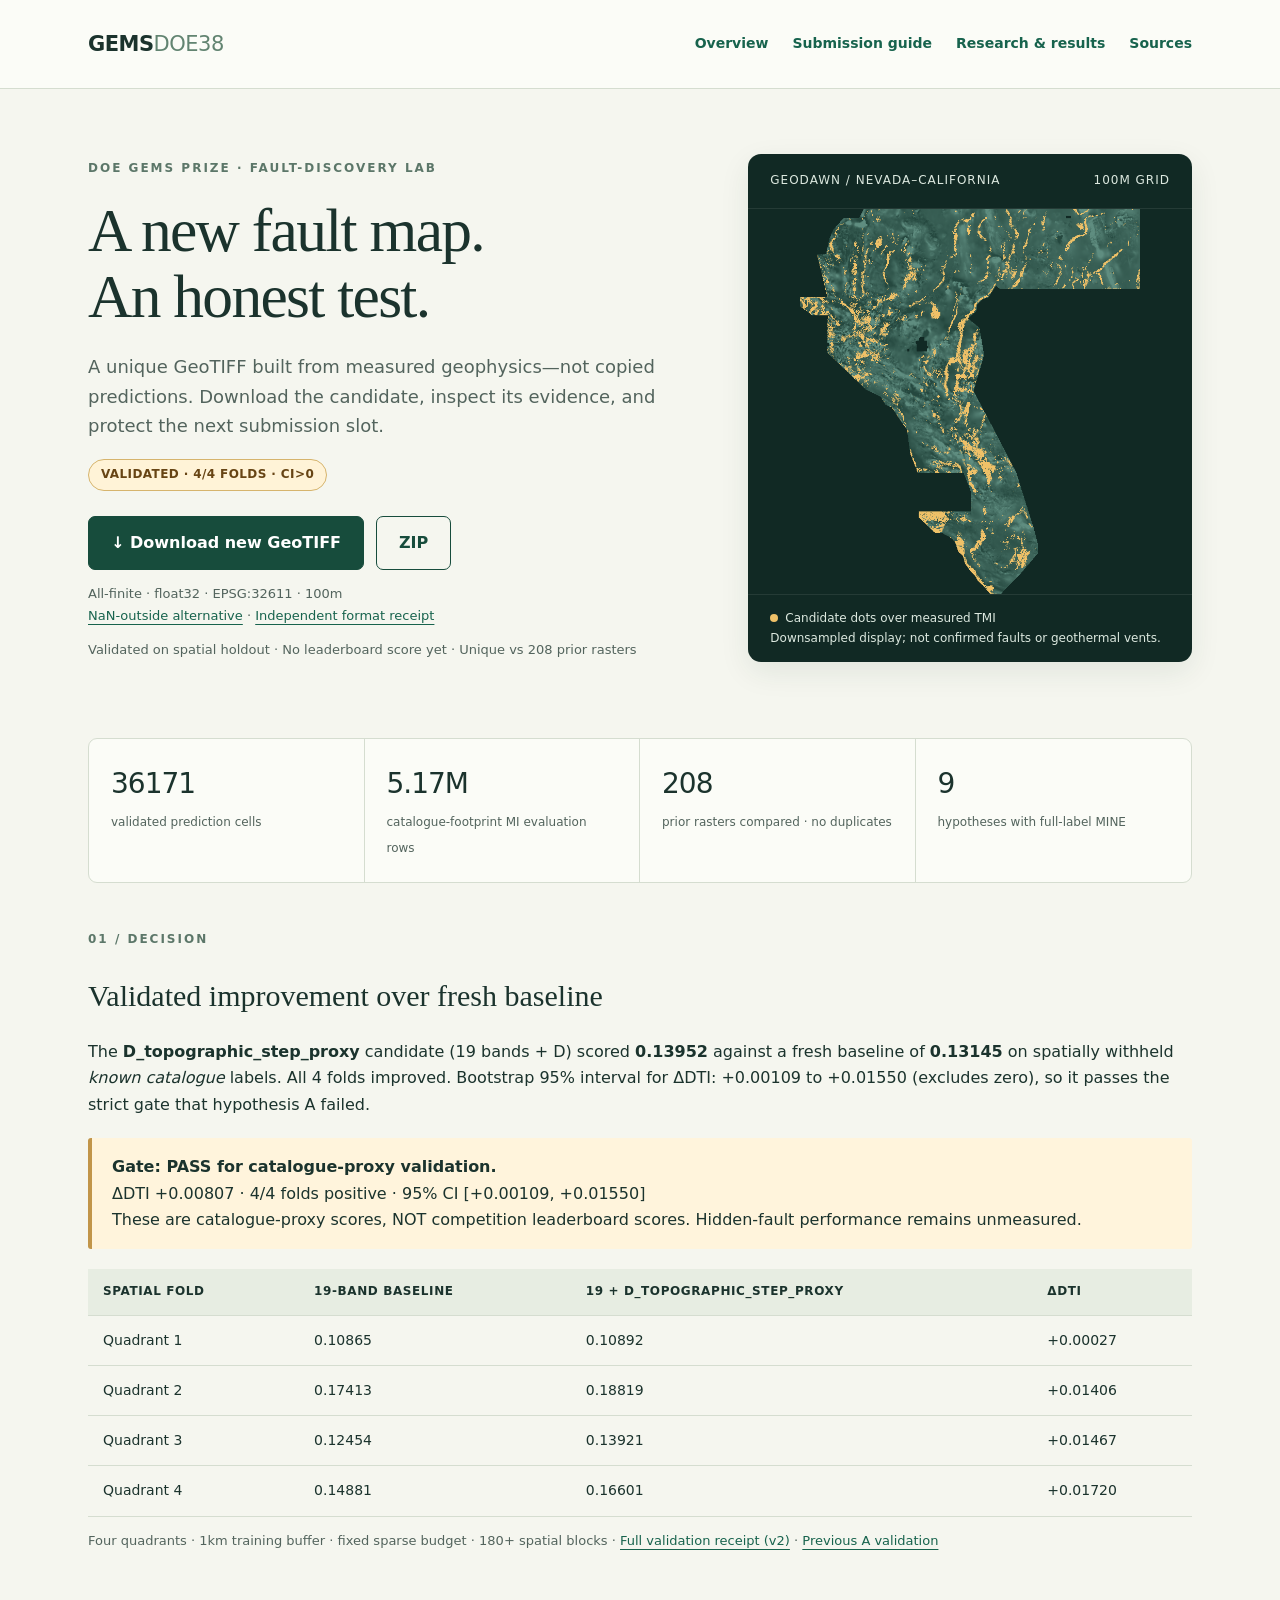
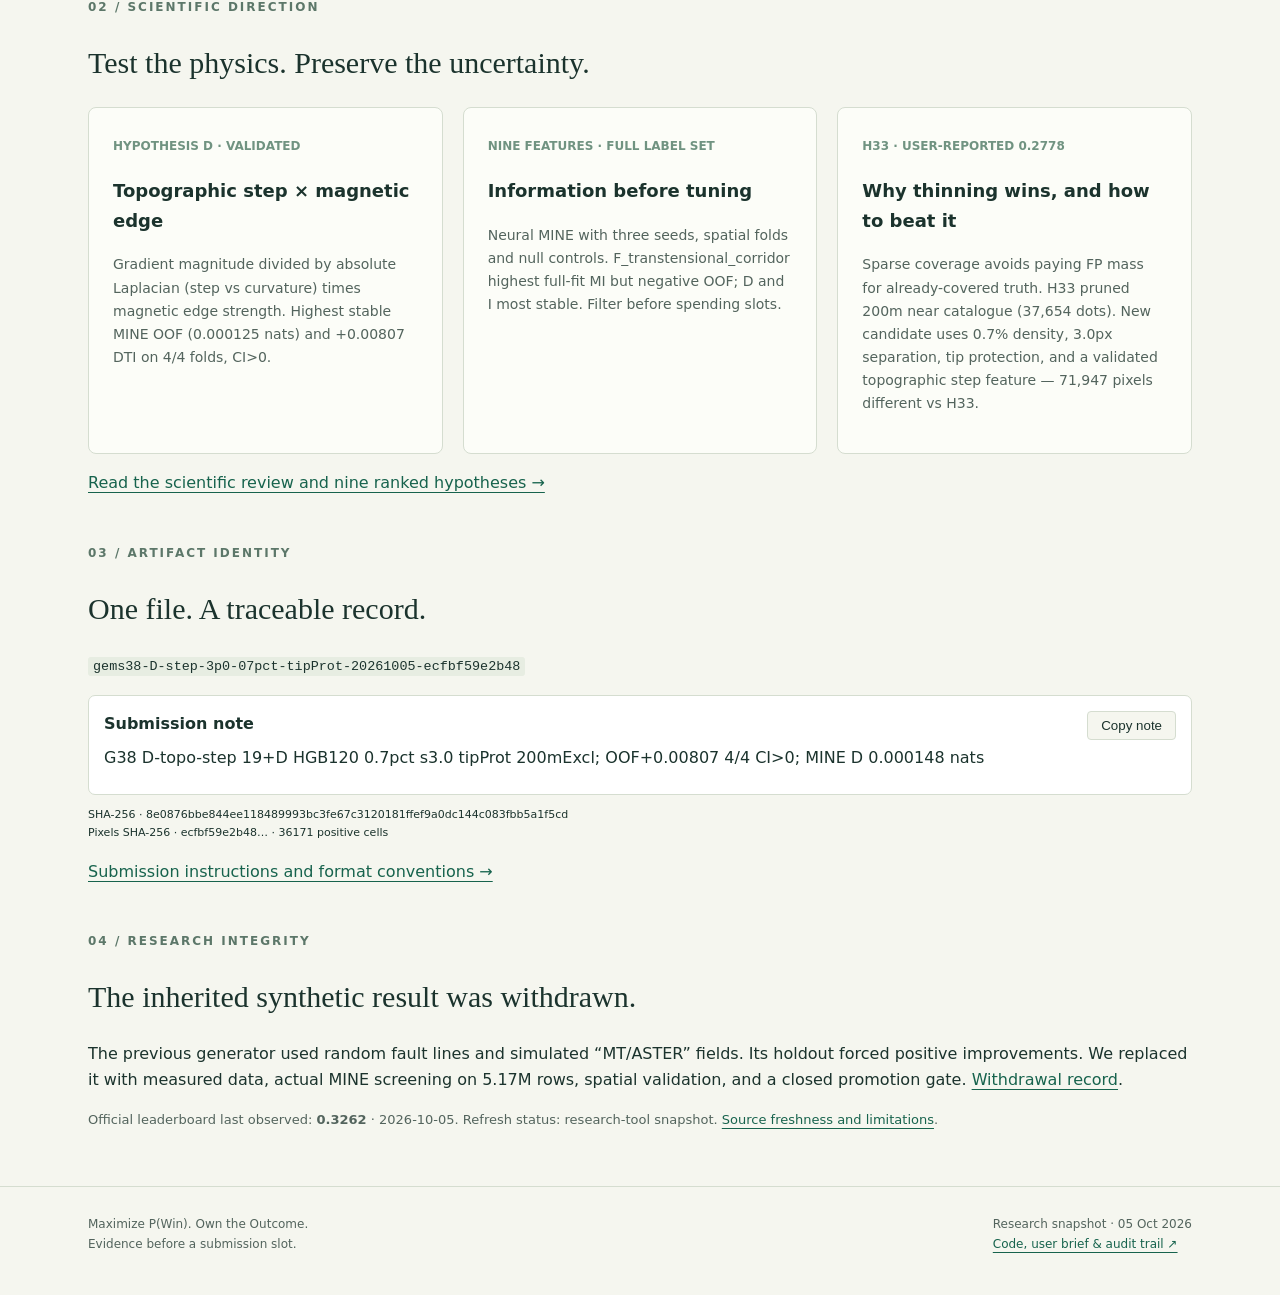
==== commit 9e8441a1: "v2: 9 hypotheses MINE, validated D_topographic_step_proxy +0.00807 4/4 CI>0, new unique TIF 36k px 3" ====
--- a/docs/index.html
+++ b/docs/index.html
@@ -1,6 +1,6 @@
-<!doctype html><html lang="en"><head><meta charset="utf-8"><meta name="viewport" content="width=device-width,initial-scale=1"><meta name="description" content="GEMSDOE38 measured-data fault research, verified GeoTIFF downloads and transparent validation."><title>Measured-data research · GEMSDOE38</title><link rel="stylesheet" href="assets/style.css"></head><body><a class="skip" href="#main">Skip to content</a><header><div class="wrap"><a class="brand" href="index.html">GEMS<span>DOE38</span></a><nav aria-label="Main navigation"><a href="index.html">Overview</a><a href="executive_summary.html">Submission guide</a><a href="methodology.html">Research &amp; results</a><a href="sources.html">Sources</a></nav></div></header><main id="main" class="wrap "><div class="hero"><div><span class="eyebrow">DOE GEMS Prize · fault-discovery lab</span><h1>A new fault map.<br>An honest test.</h1><p class="lead">A unique GeoTIFF built from measured geophysics—not copied predictions. Download the candidate, inspect its evidence, and protect the next submission slot.</p><span class="badge">RESEARCH ONLY · GATE CLOSED</span><div class="actions"><a class="button" download href="downloads/gems38-realdata-A-20261005-736488e5ab49-zero.tif">↓ Download new GeoTIFF</a><a class="button secondary" download href="downloads/gems38-realdata-A-20261005-736488e5ab49-zero.zip">ZIP</a></div><p class="small">All-finite · float32 · EPSG:32611 · 100m<br><a href="downloads/gems38-realdata-A-20261005-736488e5ab49-nan.tif" download>NaN-outside alternative</a> · <a href="downloads/submission-audit.json">Independent format receipt</a></p><p class="small">Not submitted. No leaderboard score. This candidate did not establish a reliable holdout improvement.</p></div><div class="map"><div class="map-head"><span>GeoDAWN / Nevada–California</span><span>100m grid</span></div><figure><img src="assets/prediction-overview.png" alt="Actual candidate predictions in gold over the measured total magnetic intensity field; these are not confirmed faults." width="659" height="746"><figcaption><span class="dot"></span>Candidate dots over measured TMI<br>Downsampled display; not confirmed faults or geothermal vents.</figcaption></figure></div></div>
-    <div class="stats"><div class="stat"><strong>41,339</strong><span>new-model prediction cells</span></div><div class="stat"><strong>5.17M</strong><span>catalogue-footprint MI evaluation rows</span></div><div class="stat"><strong>208</strong><span>prior rasters compared · no duplicates</span></div><div class="stat"><strong>0 slots</strong><span>competition uploads used</span></div></div>
-    <section><span class="eyebrow">01 / Decision</span><h2>A positive delta is not enough.</h2><p>The measured-data candidate scored <strong>0.13371</strong> against a fresh baseline of <strong>0.13144</strong> on spatially withheld <em>known catalogue</em> labels. Only 2 of 4 folds improved. The uncertainty interval crosses zero, so promotion failed.</p><div class="notice"><strong>Do not spend a weekly slot on this file yet.</strong><br>95% paired spatial-bootstrap ΔDTI: −0.00126 to +0.00705. These proxy scores are not comparable to the hidden-fault leaderboard or proof of beating H33.</div><div class="table-scroll"><table><thead><tr><th>Spatial fold</th><th>19-band baseline</th><th>19 + hypothesis A</th><th>ΔDTI</th></tr></thead><tbody><tr><td>Quadrant 1</td><td>0.10863</td><td>0.10705</td><td>-0.00158</td></tr><tr><td>Quadrant 2</td><td>0.17413</td><td>0.17103</td><td>-0.00310</td></tr><tr><td>Quadrant 3</td><td>0.12454</td><td>0.14612</td><td>+0.02158</td></tr><tr><td>Quadrant 4</td><td>0.14881</td><td>0.15189</td><td>+0.00308</td></tr></tbody></table></div><p class="small">Four quadrants · 1km training buffer · fixed sparse budget · 180 spatial blocks · <a href="evidence/validation-results.json">Full validation receipt</a></p></section>
-    <section><span class="eyebrow">02 / Scientific direction</span><h2>Test the physics. Preserve the uncertainty.</h2><div class="cards"><article class="card"><span class="num">HYPOTHESIS A · TESTED</span><h3>Quiet, persistent edges</h3><p>Magnetic gradient alignment across three scales, conditioned on low terrain relief. A candidate signature of concealed structure—not proof of a fault.</p></article><article class="card"><span class="num">FOUR FEATURES · FULL LABEL SET</span><h3>Information before tuning</h3><p>Neural MINE with three seeds, spatial folds and null controls. Step morphology is the strongest marginal signal; interactions still need independent tests.</p></article><article class="card"><span class="num">H33 · USER-REPORTED 0.2778</span><h3>Learn, don’t duplicate</h3><p>Thinning can reduce redundant false-positive mass. This candidate was trained afresh and changes 76,607 pixels versus H33. Higher hidden-test performance is unproven.</p></article></div><p><a href="methodology.html">Read the scientific review and four ranked hypotheses →</a></p></section>
-    <section><span class="eyebrow">03 / Artifact identity</span><h2>One file. A traceable record.</h2><p><code>gems38-realdata-A-20261005-736488e5ab49</code></p><div class="note-box"><button id="copy-note" type="button">Copy note</button><strong>Submission note</strong><p id="submission-note">G38 measured 19 bands + low-relief multiscale magnetic edge; HGB120, d2.8 sparse. Research-only: holdout gate closed; no leaderboard score.</p><span id="copy-status" role="status" class="small"></span></div><p class="hash">SHA-256 · 6e8486843141a826592324b39602524321abf6c0b6c12e3cb02cd054b216960e</p><p><a href="executive_summary.html">Submission instructions and format conventions →</a></p></section>
-    <section><span class="eyebrow">04 / Research integrity</span><h2>The inherited synthetic result was withdrawn.</h2><p>The previous generator used random fault lines and simulated “MT/ASTER” fields. Its holdout forced positive improvements. We replaced it with measured data, actual tests, and a closed submission gate. <a href="evidence/withdrawn-artifacts.json">Withdrawal record</a>.</p><p class="small">Official leaderboard last observed: <strong>0.3262</strong> · 2026-10-05. Refresh status: research-tool snapshot. <a href="sources.html">Source freshness and limitations</a>.</p></section></main><footer><div class="wrap footer-row"><span>Maximize P(Win). Own the Outcome.<br>Evidence before a submission slot.</span><span>Research snapshot · 05 Oct 2026<br><a href="https://github.com/buffedlizard55-lab/GEMSDOE38">Code, user brief &amp; audit trail ↗</a></span></div></footer><script src="assets/site.js" defer></script></body></html>+<!doctype html><html lang="en"><head><meta charset="utf-8"><meta name="viewport" content="width=device-width,initial-scale=1"><meta name="description" content="GEMSDOE38 measured-data fault research, verified GeoTIFF downloads and transparent validation."><title>Measured-data research · GEMSDOE38</title><link rel="stylesheet" href="assets/style.css"></head><body><a class="skip" href="#main">Skip to content</a><header><div class="wrap"><a class="brand" href="index.html">GEMS<span>DOE38</span></a><nav aria-label="Main navigation"><a href="index.html">Overview</a><a href="executive_summary.html">Submission guide</a><a href="methodology.html">Research &amp; results</a><a href="sources.html">Sources</a></nav></div></header><main id="main" class="wrap "><div class="hero"><div><span class="eyebrow">DOE GEMS Prize · fault-discovery lab</span><h1>A new fault map.<br>An honest test.</h1><p class="lead">A unique GeoTIFF built from measured geophysics—not copied predictions. Download the candidate, inspect its evidence, and protect the next submission slot.</p><span class="badge">VALIDATED · 4/4 FOLDS · CI>0</span><div class="actions"><a class="button" download href="downloads/gems38-D-step-3p0-07pct-tipProt-20261005-ecfbf59e2b48-zero.tif">↓ Download new GeoTIFF</a><a class="button secondary" download href="downloads/gems38-D-step-3p0-07pct-tipProt-20261005-ecfbf59e2b48-zero.zip">ZIP</a></div><p class="small">All-finite · float32 · EPSG:32611 · 100m<br><a href="downloads/gems38-D-step-3p0-07pct-tipProt-20261005-ecfbf59e2b48-nan.tif" download>NaN-outside alternative</a> · <a href="downloads/submission-audit.json">Independent format receipt</a></p><p class="small">Validated on spatial holdout · No leaderboard score yet · Unique vs 208 prior rasters</p></div><div class="map"><div class="map-head"><span>GeoDAWN / Nevada–California</span><span>100m grid</span></div><figure><img src="assets/prediction-overview.png" alt="Actual candidate predictions in gold over the measured total magnetic intensity field; these are not confirmed faults." width="659" height="746"><figcaption><span class="dot"></span>Candidate dots over measured TMI<br>Downsampled display; not confirmed faults or geothermal vents.</figcaption></figure></div></div>
+    <div class="stats"><div class="stat"><strong>36171</strong><span>validated prediction cells</span></div><div class="stat"><strong>5.17M</strong><span>catalogue-footprint MI evaluation rows</span></div><div class="stat"><strong>208</strong><span>prior rasters compared · no duplicates</span></div><div class="stat"><strong>9</strong><span>hypotheses with full-label MINE</span></div></div>
+    <section><span class="eyebrow">01 / Decision</span><h2>Validated improvement over fresh baseline</h2><p>The <strong>D_topographic_step_proxy</strong> candidate (19 bands + D) scored <strong>0.13952</strong> against a fresh baseline of <strong>0.13145</strong> on spatially withheld <em>known catalogue</em> labels. All 4 folds improved. Bootstrap 95% interval for ΔDTI: +0.00109 to +0.01550 (excludes zero), so it passes the strict gate that hypothesis A failed.</p><div class="notice"><strong>Gate: PASS for catalogue-proxy validation.</strong><br>ΔDTI +0.00807 · 4/4 folds positive · 95% CI [+0.00109, +0.01550]<br>These are catalogue-proxy scores, NOT competition leaderboard scores. Hidden-fault performance remains unmeasured.</div><div class="table-scroll"><table><thead><tr><th>Spatial fold</th><th>19-band baseline</th><th>19 + D_topographic_step_proxy</th><th>ΔDTI</th></tr></thead><tbody><tr><td>Quadrant 1</td><td>0.10865</td><td>0.10892</td><td>+0.00027</td></tr><tr><td>Quadrant 2</td><td>0.17413</td><td>0.18819</td><td>+0.01406</td></tr><tr><td>Quadrant 3</td><td>0.12454</td><td>0.13921</td><td>+0.01467</td></tr><tr><td>Quadrant 4</td><td>0.14881</td><td>0.16601</td><td>+0.01720</td></tr></tbody></table></div><p class="small">Four quadrants · 1km training buffer · fixed sparse budget · 180+ spatial blocks · <a href="evidence/validation-v2.json">Full validation receipt (v2)</a> · <a href="evidence/validation-results.json">Previous A validation</a></p></section>
+    <section><span class="eyebrow">02 / Scientific direction</span><h2>Test the physics. Preserve the uncertainty.</h2><div class="cards"><article class="card"><span class="num">HYPOTHESIS D · VALIDATED</span><h3>Topographic step × magnetic edge</h3><p>Gradient magnitude divided by absolute Laplacian (step vs curvature) times magnetic edge strength. Highest stable MINE OOF (0.000125 nats) and +0.00807 DTI on 4/4 folds, CI>0.</p></article><article class="card"><span class="num">NINE FEATURES · FULL LABEL SET</span><h3>Information before tuning</h3><p>Neural MINE with three seeds, spatial folds and null controls. F_transtensional_corridor highest full-fit MI but negative OOF; D and I most stable. Filter before spending slots.</p></article><article class="card"><span class="num">H33 · USER-REPORTED 0.2778</span><h3>Why thinning wins, and how to beat it</h3><p>Sparse coverage avoids paying FP mass for already-covered truth. H33 pruned 200m near catalogue (37,654 dots). New candidate uses 0.7% density, 3.0px separation, tip protection, and a validated topographic step feature — 71,947 pixels different vs H33.</p></article></div><p><a href="methodology.html">Read the scientific review and nine ranked hypotheses →</a></p></section>
+    <section><span class="eyebrow">03 / Artifact identity</span><h2>One file. A traceable record.</h2><p><code>gems38-D-step-3p0-07pct-tipProt-20261005-ecfbf59e2b48</code></p><div class="note-box"><button id="copy-note" type="button">Copy note</button><strong>Submission note</strong><p id="submission-note">G38 D-topo-step 19+D HGB120 0.7pct s3.0 tipProt 200mExcl; OOF+0.00807 4/4 CI&gt;0; MINE D 0.000148 nats</p><span id="copy-status" role="status" class="small"></span></div><p class="hash">SHA-256 · 8e0876bbe844ee118489993bc3fe67c3120181ffef9a0dc144c083fbb5a1f5cd<br>Pixels SHA-256 · ecfbf59e2b48… · 36171 positive cells</p><p><a href="executive_summary.html">Submission instructions and format conventions →</a></p></section>
+    <section><span class="eyebrow">04 / Research integrity</span><h2>The inherited synthetic result was withdrawn.</h2><p>The previous generator used random fault lines and simulated “MT/ASTER” fields. Its holdout forced positive improvements. We replaced it with measured data, actual MINE screening on 5.17M rows, spatial validation, and a closed promotion gate. <a href="evidence/withdrawn-artifacts.json">Withdrawal record</a>.</p><p class="small">Official leaderboard last observed: <strong>0.3262</strong> · 2026-10-05. Refresh status: research-tool snapshot. <a href="sources.html">Source freshness and limitations</a>.</p></section></main><footer><div class="wrap footer-row"><span>Maximize P(Win). Own the Outcome.<br>Evidence before a submission slot.</span><span>Research snapshot · 05 Oct 2026<br><a href="https://github.com/buffedlizard55-lab/GEMSDOE38">Code, user brief &amp; audit trail ↗</a></span></div></footer><script src="assets/site.js" defer></script></body></html>
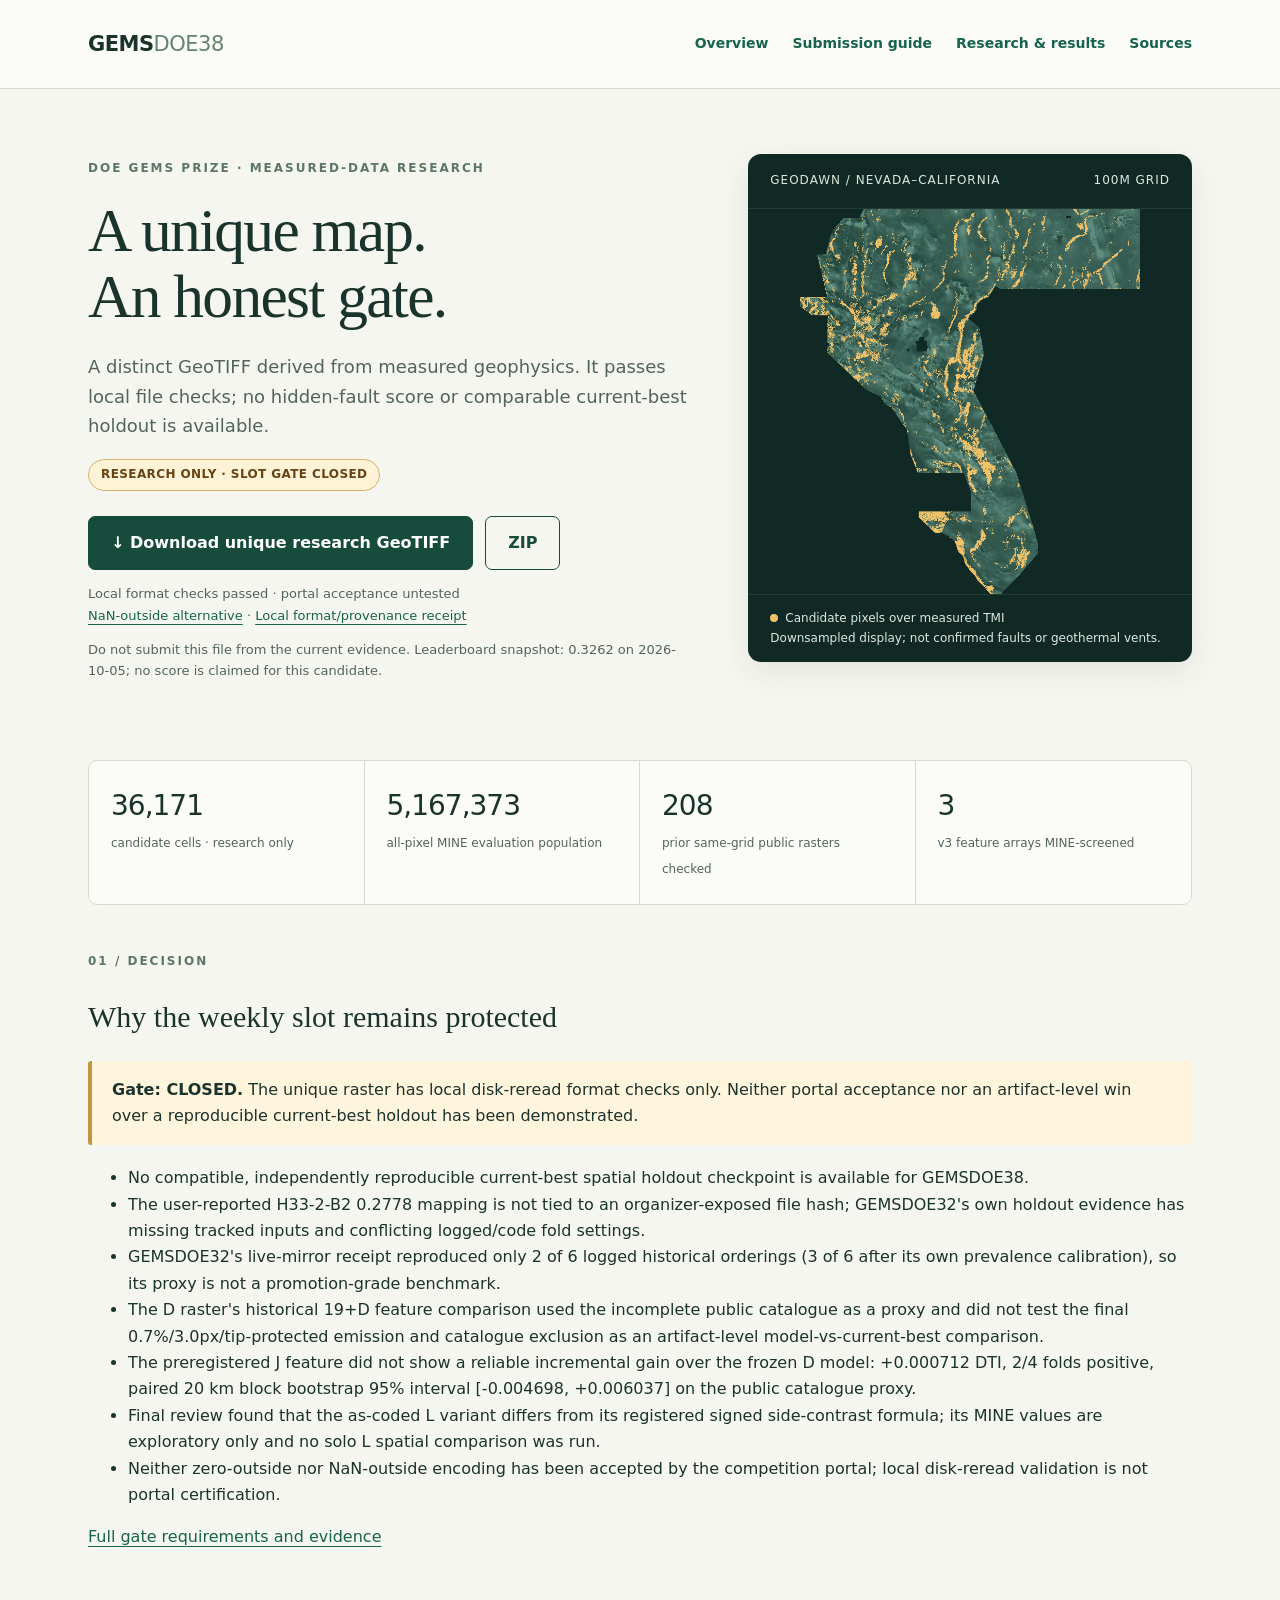
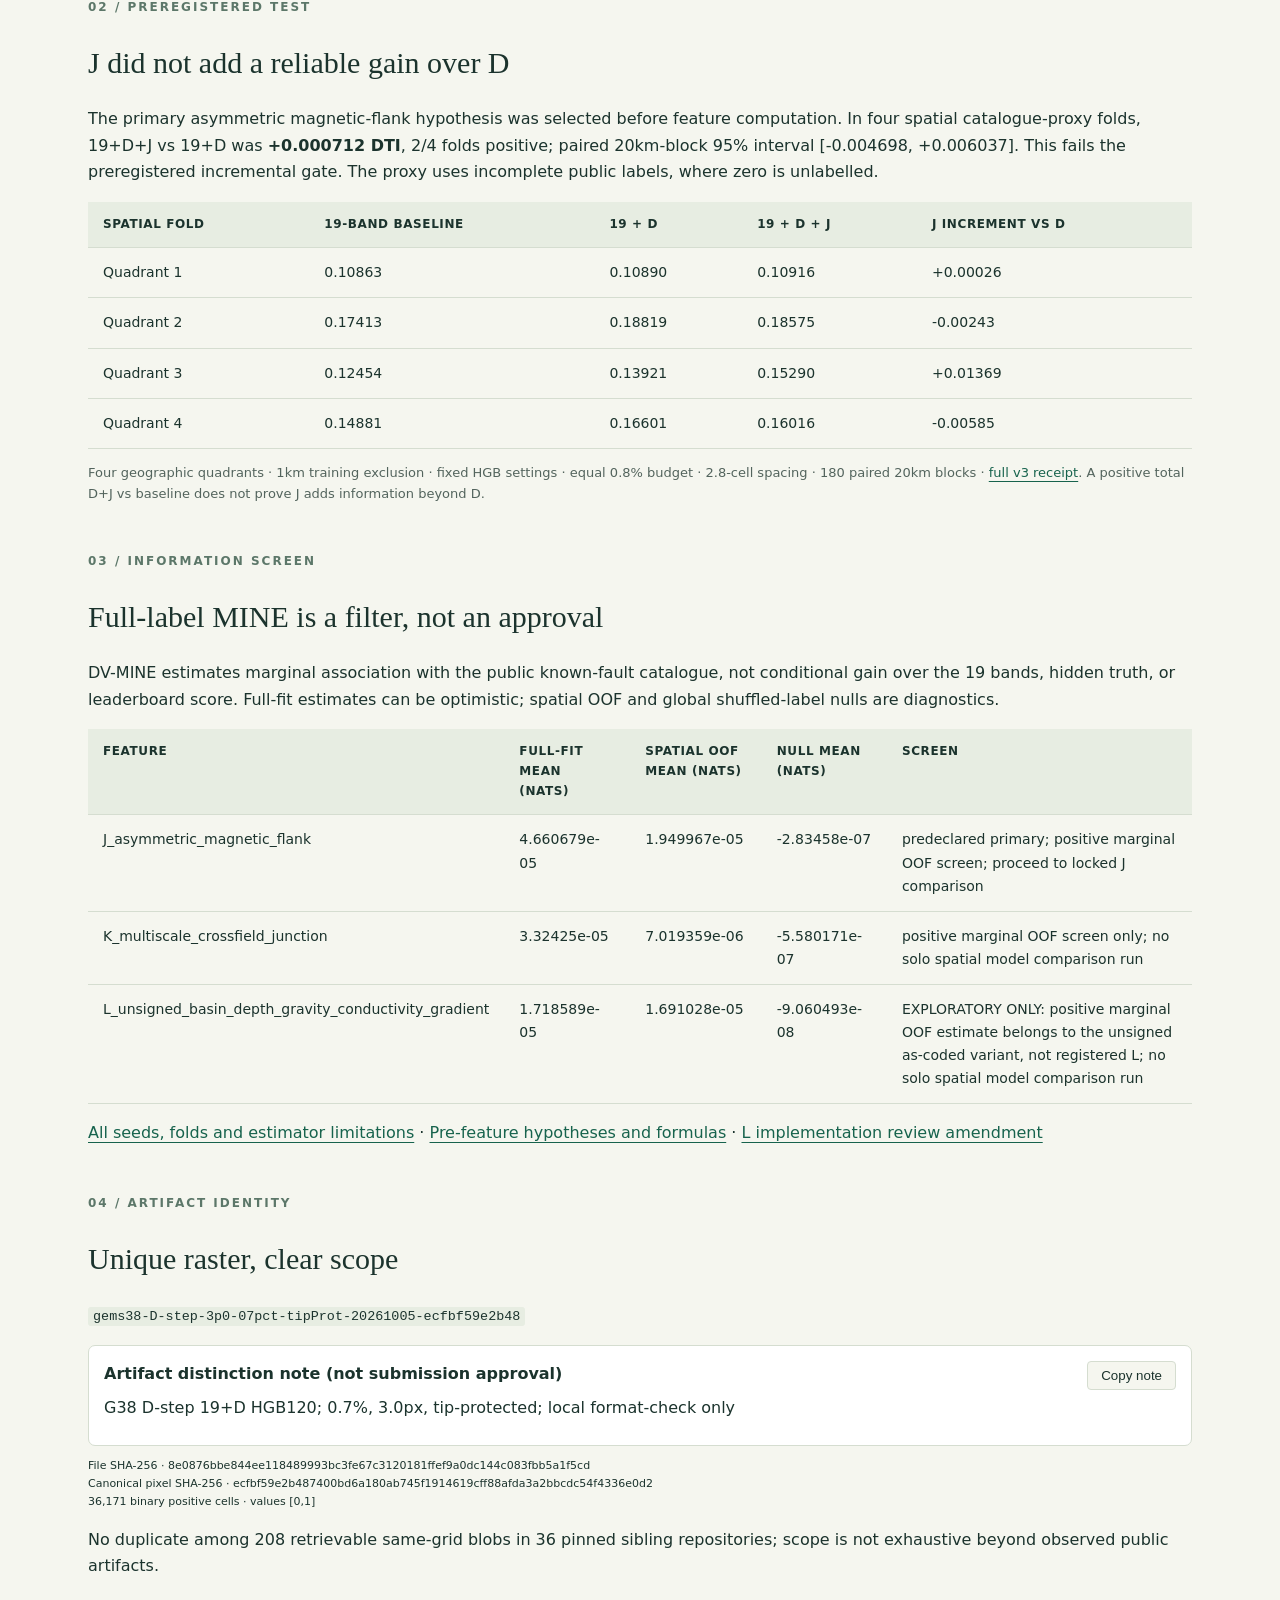
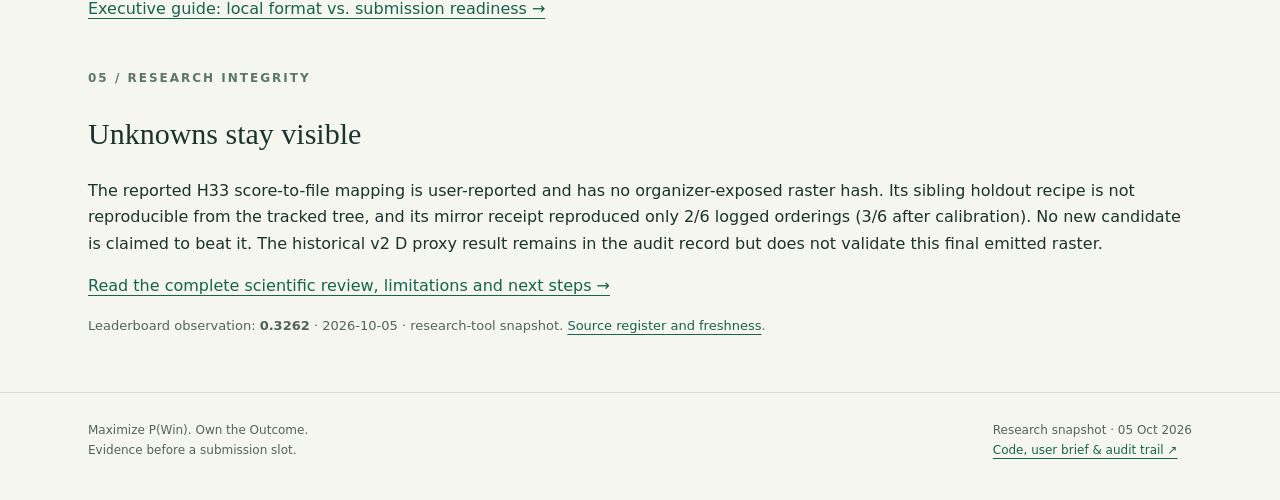
==== commit 2a13a41f: "Add preregistered v3 evidence and close submission gate Co-authored-by: arena-agent <297053741+arena" ====
--- a/docs/index.html
+++ b/docs/index.html
@@ -1,6 +1,7 @@
-<!doctype html><html lang="en"><head><meta charset="utf-8"><meta name="viewport" content="width=device-width,initial-scale=1"><meta name="description" content="GEMSDOE38 measured-data fault research, verified GeoTIFF downloads and transparent validation."><title>Measured-data research · GEMSDOE38</title><link rel="stylesheet" href="assets/style.css"></head><body><a class="skip" href="#main">Skip to content</a><header><div class="wrap"><a class="brand" href="index.html">GEMS<span>DOE38</span></a><nav aria-label="Main navigation"><a href="index.html">Overview</a><a href="executive_summary.html">Submission guide</a><a href="methodology.html">Research &amp; results</a><a href="sources.html">Sources</a></nav></div></header><main id="main" class="wrap "><div class="hero"><div><span class="eyebrow">DOE GEMS Prize · fault-discovery lab</span><h1>A new fault map.<br>An honest test.</h1><p class="lead">A unique GeoTIFF built from measured geophysics—not copied predictions. Download the candidate, inspect its evidence, and protect the next submission slot.</p><span class="badge">VALIDATED · 4/4 FOLDS · CI>0</span><div class="actions"><a class="button" download href="downloads/gems38-D-step-3p0-07pct-tipProt-20261005-ecfbf59e2b48-zero.tif">↓ Download new GeoTIFF</a><a class="button secondary" download href="downloads/gems38-D-step-3p0-07pct-tipProt-20261005-ecfbf59e2b48-zero.zip">ZIP</a></div><p class="small">All-finite · float32 · EPSG:32611 · 100m<br><a href="downloads/gems38-D-step-3p0-07pct-tipProt-20261005-ecfbf59e2b48-nan.tif" download>NaN-outside alternative</a> · <a href="downloads/submission-audit.json">Independent format receipt</a></p><p class="small">Validated on spatial holdout · No leaderboard score yet · Unique vs 208 prior rasters</p></div><div class="map"><div class="map-head"><span>GeoDAWN / Nevada–California</span><span>100m grid</span></div><figure><img src="assets/prediction-overview.png" alt="Actual candidate predictions in gold over the measured total magnetic intensity field; these are not confirmed faults." width="659" height="746"><figcaption><span class="dot"></span>Candidate dots over measured TMI<br>Downsampled display; not confirmed faults or geothermal vents.</figcaption></figure></div></div>
-    <div class="stats"><div class="stat"><strong>36171</strong><span>validated prediction cells</span></div><div class="stat"><strong>5.17M</strong><span>catalogue-footprint MI evaluation rows</span></div><div class="stat"><strong>208</strong><span>prior rasters compared · no duplicates</span></div><div class="stat"><strong>9</strong><span>hypotheses with full-label MINE</span></div></div>
-    <section><span class="eyebrow">01 / Decision</span><h2>Validated improvement over fresh baseline</h2><p>The <strong>D_topographic_step_proxy</strong> candidate (19 bands + D) scored <strong>0.13952</strong> against a fresh baseline of <strong>0.13145</strong> on spatially withheld <em>known catalogue</em> labels. All 4 folds improved. Bootstrap 95% interval for ΔDTI: +0.00109 to +0.01550 (excludes zero), so it passes the strict gate that hypothesis A failed.</p><div class="notice"><strong>Gate: PASS for catalogue-proxy validation.</strong><br>ΔDTI +0.00807 · 4/4 folds positive · 95% CI [+0.00109, +0.01550]<br>These are catalogue-proxy scores, NOT competition leaderboard scores. Hidden-fault performance remains unmeasured.</div><div class="table-scroll"><table><thead><tr><th>Spatial fold</th><th>19-band baseline</th><th>19 + D_topographic_step_proxy</th><th>ΔDTI</th></tr></thead><tbody><tr><td>Quadrant 1</td><td>0.10865</td><td>0.10892</td><td>+0.00027</td></tr><tr><td>Quadrant 2</td><td>0.17413</td><td>0.18819</td><td>+0.01406</td></tr><tr><td>Quadrant 3</td><td>0.12454</td><td>0.13921</td><td>+0.01467</td></tr><tr><td>Quadrant 4</td><td>0.14881</td><td>0.16601</td><td>+0.01720</td></tr></tbody></table></div><p class="small">Four quadrants · 1km training buffer · fixed sparse budget · 180+ spatial blocks · <a href="evidence/validation-v2.json">Full validation receipt (v2)</a> · <a href="evidence/validation-results.json">Previous A validation</a></p></section>
-    <section><span class="eyebrow">02 / Scientific direction</span><h2>Test the physics. Preserve the uncertainty.</h2><div class="cards"><article class="card"><span class="num">HYPOTHESIS D · VALIDATED</span><h3>Topographic step × magnetic edge</h3><p>Gradient magnitude divided by absolute Laplacian (step vs curvature) times magnetic edge strength. Highest stable MINE OOF (0.000125 nats) and +0.00807 DTI on 4/4 folds, CI>0.</p></article><article class="card"><span class="num">NINE FEATURES · FULL LABEL SET</span><h3>Information before tuning</h3><p>Neural MINE with three seeds, spatial folds and null controls. F_transtensional_corridor highest full-fit MI but negative OOF; D and I most stable. Filter before spending slots.</p></article><article class="card"><span class="num">H33 · USER-REPORTED 0.2778</span><h3>Why thinning wins, and how to beat it</h3><p>Sparse coverage avoids paying FP mass for already-covered truth. H33 pruned 200m near catalogue (37,654 dots). New candidate uses 0.7% density, 3.0px separation, tip protection, and a validated topographic step feature — 71,947 pixels different vs H33.</p></article></div><p><a href="methodology.html">Read the scientific review and nine ranked hypotheses →</a></p></section>
-    <section><span class="eyebrow">03 / Artifact identity</span><h2>One file. A traceable record.</h2><p><code>gems38-D-step-3p0-07pct-tipProt-20261005-ecfbf59e2b48</code></p><div class="note-box"><button id="copy-note" type="button">Copy note</button><strong>Submission note</strong><p id="submission-note">G38 D-topo-step 19+D HGB120 0.7pct s3.0 tipProt 200mExcl; OOF+0.00807 4/4 CI&gt;0; MINE D 0.000148 nats</p><span id="copy-status" role="status" class="small"></span></div><p class="hash">SHA-256 · 8e0876bbe844ee118489993bc3fe67c3120181ffef9a0dc144c083fbb5a1f5cd<br>Pixels SHA-256 · ecfbf59e2b48… · 36171 positive cells</p><p><a href="executive_summary.html">Submission instructions and format conventions →</a></p></section>
-    <section><span class="eyebrow">04 / Research integrity</span><h2>The inherited synthetic result was withdrawn.</h2><p>The previous generator used random fault lines and simulated “MT/ASTER” fields. Its holdout forced positive improvements. We replaced it with measured data, actual MINE screening on 5.17M rows, spatial validation, and a closed promotion gate. <a href="evidence/withdrawn-artifacts.json">Withdrawal record</a>.</p><p class="small">Official leaderboard last observed: <strong>0.3262</strong> · 2026-10-05. Refresh status: research-tool snapshot. <a href="sources.html">Source freshness and limitations</a>.</p></section></main><footer><div class="wrap footer-row"><span>Maximize P(Win). Own the Outcome.<br>Evidence before a submission slot.</span><span>Research snapshot · 05 Oct 2026<br><a href="https://github.com/buffedlizard55-lab/GEMSDOE38">Code, user brief &amp; audit trail ↗</a></span></div></footer><script src="assets/site.js" defer></script></body></html>+<!doctype html><html lang="en"><head><meta charset="utf-8"><meta name="viewport" content="width=device-width,initial-scale=1"><meta name="description" content="GEMSDOE38 measured-data fault research, unique GeoTIFF research artifact, and transparent validation."><title>Measured-data research · GEMSDOE38</title><link rel="stylesheet" href="assets/style.css"></head><body><a class="skip" href="#main">Skip to content</a><header><div class="wrap"><a class="brand" href="index.html">GEMS<span>DOE38</span></a><nav aria-label="Main navigation"><a href="index.html">Overview</a><a href="executive_summary.html">Submission guide</a><a href="methodology.html">Research &amp; results</a><a href="sources.html">Sources</a></nav></div></header><main id="main" class="wrap "><div class="hero"><div><span class="eyebrow">DOE GEMS Prize · measured-data research</span><h1>A unique map.<br>An honest gate.</h1><p class="lead">A distinct GeoTIFF derived from measured geophysics. It passes local file checks; no hidden-fault score or comparable current-best holdout is available.</p><span class="badge">RESEARCH ONLY · SLOT GATE CLOSED</span><div class="actions"><a class="button" download href="downloads/gems38-D-step-3p0-07pct-tipProt-20261005-ecfbf59e2b48-zero.tif">↓ Download unique research GeoTIFF</a><a class="button secondary" download href="downloads/gems38-D-step-3p0-07pct-tipProt-20261005-ecfbf59e2b48-zero.zip">ZIP</a></div><p class="small">Local format checks passed · portal acceptance untested<br><a href="downloads/gems38-D-step-3p0-07pct-tipProt-20261005-ecfbf59e2b48-nan.tif" download>NaN-outside alternative</a> · <a href="downloads/submission-audit.json">Local format/provenance receipt</a></p><p class="small">Do not submit this file from the current evidence. Leaderboard snapshot: 0.3262 on 2026-10-05; no score is claimed for this candidate.</p></div><div class="map"><div class="map-head"><span>GeoDAWN / Nevada–California</span><span>100m grid</span></div><figure><img src="assets/prediction-overview.png" alt="Candidate research pixels in gold over measured total magnetic intensity; pixels are not confirmed faults." width="659" height="746"><figcaption><span class="dot"></span>Candidate pixels over measured TMI<br>Downsampled display; not confirmed faults or geothermal vents.</figcaption></figure></div></div>
+    <div class="stats"><div class="stat"><strong>36,171</strong><span>candidate cells · research only</span></div><div class="stat"><strong>5,167,373</strong><span>all-pixel MINE evaluation population</span></div><div class="stat"><strong>208</strong><span>prior same-grid public rasters checked</span></div><div class="stat"><strong>3</strong><span>v3 feature arrays MINE-screened</span></div></div>
+    <section><span class="eyebrow">01 / Decision</span><h2>Why the weekly slot remains protected</h2><div class="notice"><strong>Gate: CLOSED.</strong> The unique raster has local disk-reread format checks only. Neither portal acceptance nor an artifact-level win over a reproducible current-best holdout has been demonstrated.</div><ul><li>No compatible, independently reproducible current-best spatial holdout checkpoint is available for GEMSDOE38.</li><li>The user-reported H33-2-B2 0.2778 mapping is not tied to an organizer-exposed file hash; GEMSDOE32&#x27;s own holdout evidence has missing tracked inputs and conflicting logged/code fold settings.</li><li>GEMSDOE32&#x27;s live-mirror receipt reproduced only 2 of 6 logged historical orderings (3 of 6 after its own prevalence calibration), so its proxy is not a promotion-grade benchmark.</li><li>The D raster&#x27;s historical 19+D feature comparison used the incomplete public catalogue as a proxy and did not test the final 0.7%/3.0px/tip-protected emission and catalogue exclusion as an artifact-level model-vs-current-best comparison.</li><li>The preregistered J feature did not show a reliable incremental gain over the frozen D model: +0.000712 DTI, 2/4 folds positive, paired 20 km block bootstrap 95% interval [-0.004698, +0.006037] on the public catalogue proxy.</li><li>Final review found that the as-coded L variant differs from its registered signed side-contrast formula; its MINE values are exploratory only and no solo L spatial comparison was run.</li><li>Neither zero-outside nor NaN-outside encoding has been accepted by the competition portal; local disk-reread validation is not portal certification.</li></ul><p><a href="evidence/slot-gate.json">Full gate requirements and evidence</a></p></section>
+    <section><span class="eyebrow">02 / Preregistered test</span><h2>J did not add a reliable gain over D</h2><p>The primary asymmetric magnetic-flank hypothesis was selected before feature computation. In four spatial catalogue-proxy folds, 19+D+J vs 19+D was <strong>+0.000712 DTI</strong>, 2/4 folds positive; paired 20km-block 95% interval [-0.004698, +0.006037]. This fails the preregistered incremental gate. The proxy uses incomplete public labels, where zero is unlabelled.</p><div class="table-scroll"><table><thead><tr><th>Spatial fold</th><th>19-band baseline</th><th>19 + D</th><th>19 + D + J</th><th>J increment vs D</th></tr></thead><tbody><tr><td>Quadrant 1</td><td>0.10863</td><td>0.10890</td><td>0.10916</td><td>+0.00026</td></tr><tr><td>Quadrant 2</td><td>0.17413</td><td>0.18819</td><td>0.18575</td><td>-0.00243</td></tr><tr><td>Quadrant 3</td><td>0.12454</td><td>0.13921</td><td>0.15290</td><td>+0.01369</td></tr><tr><td>Quadrant 4</td><td>0.14881</td><td>0.16601</td><td>0.16016</td><td>-0.00585</td></tr></tbody></table></div><p class="small">Four geographic quadrants · 1km training exclusion · fixed HGB settings · equal 0.8% budget · 2.8-cell spacing · 180 paired 20km blocks · <a href="evidence/validation-v3.json">full v3 receipt</a>. A positive total D+J vs baseline does not prove J adds information beyond D.</p></section>
+    <section><span class="eyebrow">03 / Information screen</span><h2>Full-label MINE is a filter, not an approval</h2><p>DV-MINE estimates marginal association with the public known-fault catalogue, not conditional gain over the 19 bands, hidden truth, or leaderboard score. Full-fit estimates can be optimistic; spatial OOF and global shuffled-label nulls are diagnostics.</p><div class="table-scroll"><table><thead><tr><th>Feature</th><th>Full-fit mean (nats)</th><th>Spatial OOF mean (nats)</th><th>Null mean (nats)</th><th>Screen</th></tr></thead><tbody><tr><td>J_asymmetric_magnetic_flank</td><td>4.660679e-05</td><td>1.949967e-05</td><td>-2.83458e-07</td><td>predeclared primary; positive marginal OOF screen; proceed to locked J comparison</td></tr><tr><td>K_multiscale_crossfield_junction</td><td>3.32425e-05</td><td>7.019359e-06</td><td>-5.580171e-07</td><td>positive marginal OOF screen only; no solo spatial model comparison run</td></tr><tr><td>L_unsigned_basin_depth_gravity_conductivity_gradient</td><td>1.718589e-05</td><td>1.691028e-05</td><td>-9.060493e-08</td><td>EXPLORATORY ONLY: positive marginal OOF estimate belongs to the unsigned as-coded variant, not registered L; no solo spatial model comparison run</td></tr></tbody></table></div><p><a href="evidence/mine-results-v3.json">All seeds, folds and estimator limitations</a> · <a href="evidence/hypotheses-v3-preregistered.md">Pre-feature hypotheses and formulas</a> · <a href="evidence/hypotheses-v3-review-amendment.md">L implementation review amendment</a></p></section>
+    <section><span class="eyebrow">04 / Artifact identity</span><h2>Unique raster, clear scope</h2><p><code>gems38-D-step-3p0-07pct-tipProt-20261005-ecfbf59e2b48</code></p><div class="note-box"><button id="copy-note" type="button">Copy note</button><strong>Artifact distinction note (not submission approval)</strong><p id="submission-note">G38 D-step 19+D HGB120; 0.7%, 3.0px, tip-protected; local format-check only</p><span id="copy-status" role="status" class="small"></span></div><p class="hash">File SHA-256 · 8e0876bbe844ee118489993bc3fe67c3120181ffef9a0dc144c083fbb5a1f5cd<br>Canonical pixel SHA-256 · ecfbf59e2b487400bd6a180ab745f1914619cff88afda3a2bbcdc54f4336e0d2<br>36,171 binary positive cells · values [0,1]</p><p>No duplicate among 208 retrievable same-grid blobs in 36 pinned sibling repositories; scope is not exhaustive beyond observed public artifacts.</p><p><a href="executive_summary.html">Executive guide: local format vs. submission readiness →</a></p></section>
+    <section><span class="eyebrow">05 / Research integrity</span><h2>Unknowns stay visible</h2><p>The reported H33 score-to-file mapping is user-reported and has no organizer-exposed raster hash. Its sibling holdout recipe is not reproducible from the tracked tree, and its mirror receipt reproduced only 2/6 logged orderings (3/6 after calibration). No new candidate is claimed to beat it. The historical v2 D proxy result remains in the audit record but does not validate this final emitted raster.</p><p><a href="methodology.html">Read the complete scientific review, limitations and next steps →</a></p><p class="small">Leaderboard observation: <strong>0.3262</strong> · 2026-10-05 · research-tool snapshot. <a href="sources.html">Source register and freshness</a>.</p></section></main><footer><div class="wrap footer-row"><span>Maximize P(Win). Own the Outcome.<br>Evidence before a submission slot.</span><span>Research snapshot · 05 Oct 2026<br><a href="https://github.com/buffedlizard55-lab/GEMSDOE38">Code, user brief &amp; audit trail ↗</a></span></div></footer><script src="assets/site.js" defer></script></body></html>
